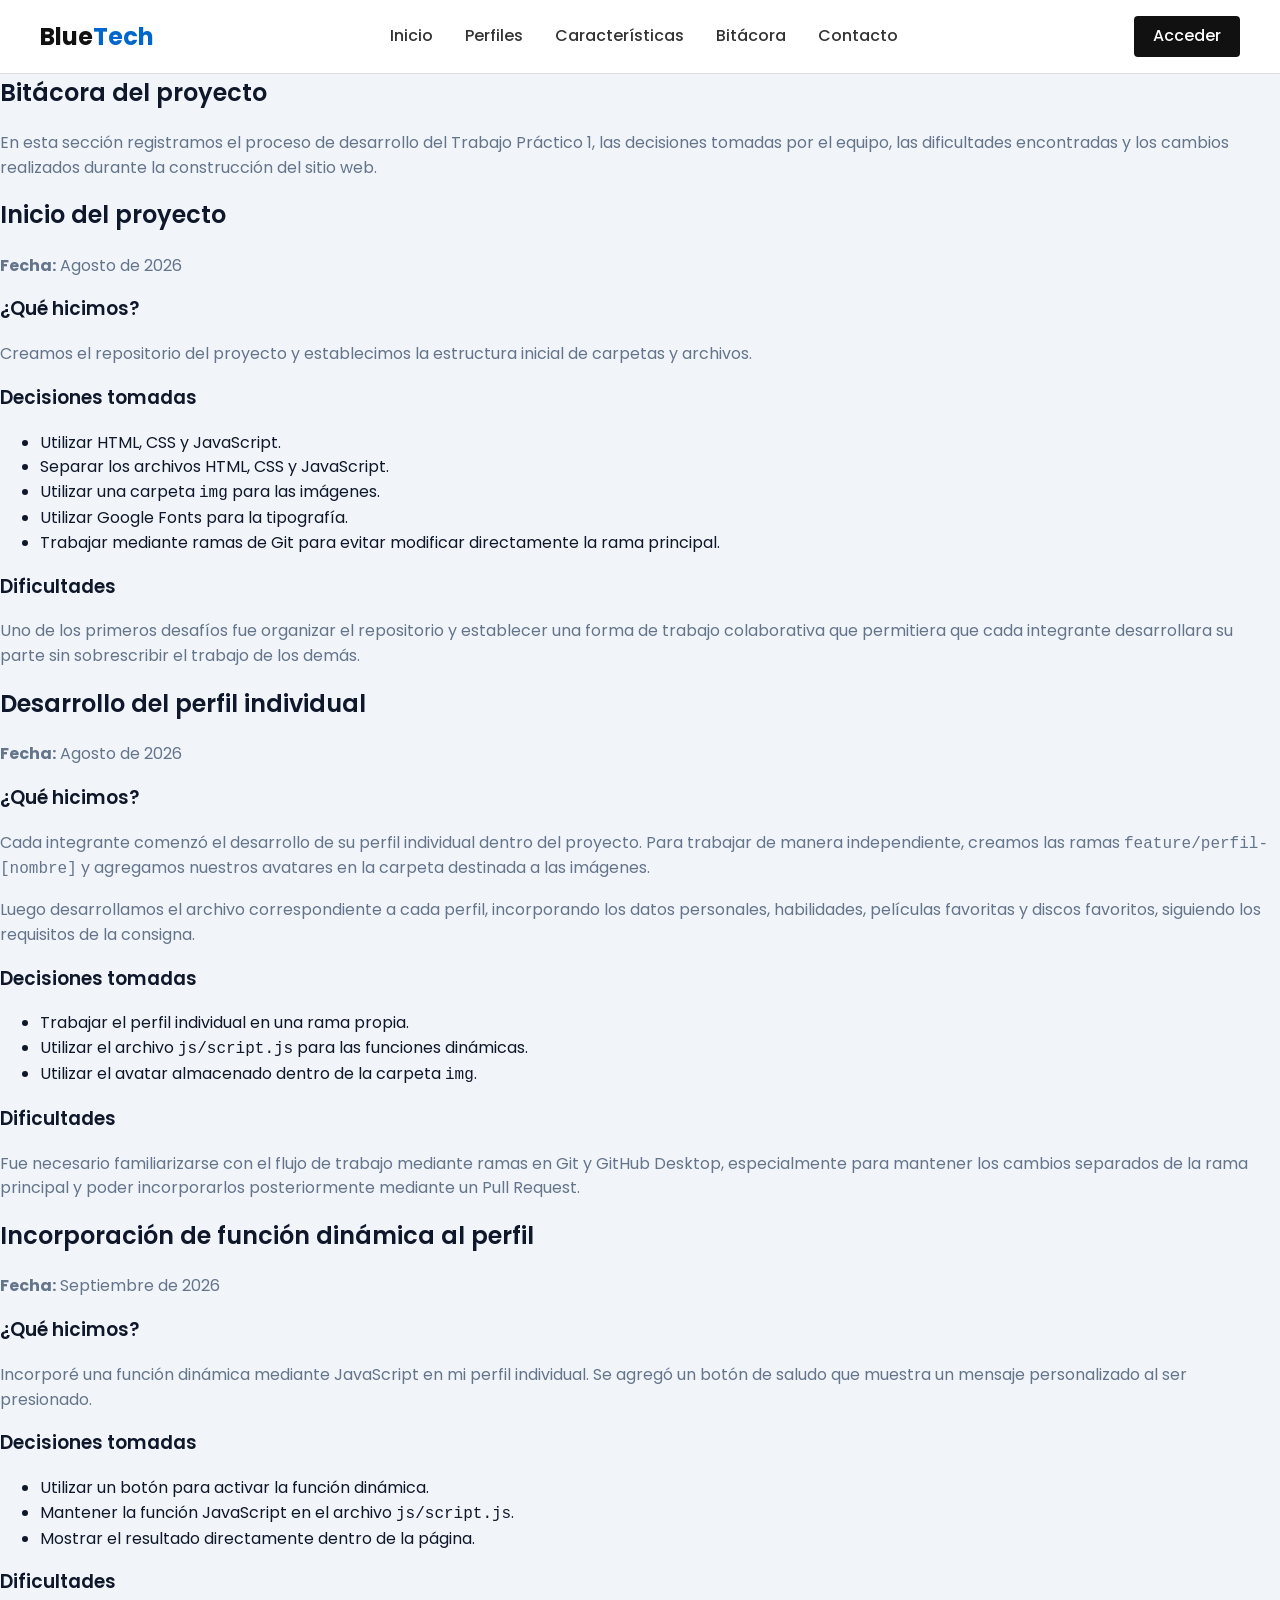
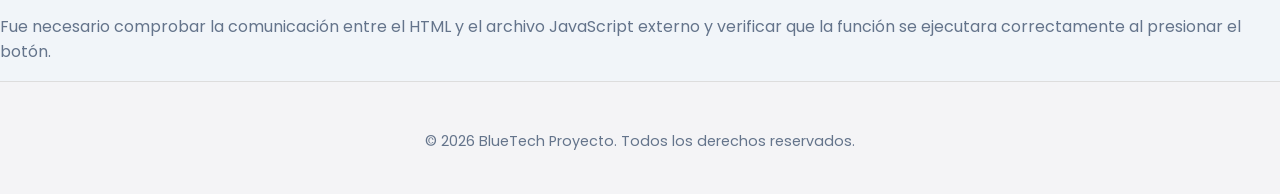
==== bitacora.html @ 4611f8da "feat: header y footer unificados en todas las paginas y seccion de perfiles en la home" ====
<!DOCTYPE html>
<html lang="es">
<head>
    <meta charset="UTF-8">
    <meta name="viewport" content="width=device-width, initial-scale=1.0">
    <title>Bitácora - TP1</title>

    <link rel="preconnect" href="https://fonts.googleapis.com">
    <link rel="preconnect" href="https://fonts.gstatic.com" crossorigin>
    <link href="https://fonts.googleapis.com/css2?family=Poppins:wght@400;500;600;700&display=swap" rel="stylesheet">

    <link rel="stylesheet" href="css/style.css">
    <link rel="stylesheet" href="css/header-footer.css">

    <script src="js/script.js" defer></script>
</head>
<body>
    <!-- Navegación principal -->
    <header>
      <nav class="navbar">
        <div class="logo">Blue<span>Tech</span></div>
        <ul class="nav-links">
          <li><a href="index.html">Inicio</a></li>
          <li><a href="index.html#perfiles">Perfiles</a></li>
          <li><a href="index.html#caracteristicas">Características</a></li>
          <li><a href="bitacora.html">Bitácora</a></li>
          <li><a href="index.html#contacto">Contacto</a></li>
        </ul>
        <a href="index.html#empezar" class="btn-header">Acceder</a>
      </nav>
    </header>
    
    <main>

        <!-- Presentación de la bitácora -->
        <section class="presentacion-bitacora">

            <h1>Bitácora del proyecto</h1>

            <p>
                En esta sección registramos el proceso de desarrollo del
                Trabajo Práctico 1, las decisiones tomadas por el equipo,
                las dificultades encontradas y los cambios realizados
                durante la construcción del sitio web.
            </p>

        </section>


        <!-- Entrada 1 -->
        <section class="entrada-bitacora">

            <article class="tarjeta-bitacora">

                <header>
                    <h2>Inicio del proyecto</h2>
                    <p>
                        <strong>Fecha:</strong> Agosto de 2026
                    </p>
                </header>

                <div class="contenido-bitacora">

                    <h3>¿Qué hicimos?</h3>

                    <p>
                        Creamos el repositorio del proyecto y establecimos
                        la estructura inicial de carpetas y archivos.
                    </p>

                    <h3>Decisiones tomadas</h3>

                    <ul>
                        <li>Utilizar HTML, CSS y JavaScript.</li>
                        <li>Separar los archivos HTML, CSS y JavaScript.</li>
                        <li>Utilizar una carpeta <code>img</code> para las imágenes.</li>
                        <li>Utilizar Google Fonts para la tipografía.</li>
                        <li>Trabajar mediante ramas de Git para evitar modificar directamente 
                            la rama principal.</li>
                    </ul>

                    <h3>Dificultades</h3>

                    <p>
                        Uno de los primeros desafíos fue organizar el
                        repositorio y establecer una forma de trabajo
                        colaborativa que permitiera que cada integrante
                        desarrollara su parte sin sobrescribir el trabajo
                        de los demás.
                    </p>

                </div>

            </article>

        </section>


        <!-- Entrada 2 -->
        <section class="entrada-bitacora">

            <article class="tarjeta-bitacora">

                <header>
                    <h2>Desarrollo del perfil individual</h2>
                    <p>
                        <strong>Fecha:</strong> Agosto de 2026
                    </p>
                </header>

                <div class="contenido-bitacora">

                    <h3>¿Qué hicimos?</h3>

                    <p>
                        Cada integrante comenzó el desarrollo de su perfil individual dentro del
                        proyecto. Para trabajar de manera independiente, creamos las ramas
                        <code>feature/perfil-[nombre]</code> y agregamos nuestros avatares en la
                        carpeta destinada a las imágenes.
                    </p>

                    <p>
                        Luego desarrollamos el archivo correspondiente a cada perfil,
                        incorporando los datos personales, habilidades, películas favoritas
                        y discos favoritos, siguiendo los requisitos de la consigna.
                    </p>

                    <h3>Decisiones tomadas</h3>

                    <ul>
                        <li>Trabajar el perfil individual en una rama propia.</li>
                        <li>Utilizar el archivo <code>js/script.js</code> para las funciones dinámicas.</li>
                        <li>Utilizar el avatar almacenado dentro de la carpeta <code>img</code>.</li>
                    </ul>

                    <h3>Dificultades</h3>

                    <p>
                        Fue necesario familiarizarse con el flujo de trabajo mediante
                        ramas en Git y GitHub Desktop, especialmente para mantener los
                        cambios separados de la rama principal y poder incorporarlos
                        posteriormente mediante un Pull Request.
                    </p>

                </div>

            </article>

        </section>

        <!-- Entrada 3 -->
        <section class="entrada-bitacora">

            <article class="tarjeta-bitacora">

                <header>
                    <h2>Incorporación de función dinámica al perfil</h2>
                    <p>
                        <strong>Fecha:</strong> Septiembre de 2026
                    </p>
                </header>

                <div class="contenido-bitacora">

                    <h3>¿Qué hicimos?</h3>

                    <p>
                        Incorporé una función dinámica mediante JavaScript en mi
                        perfil individual. Se agregó un botón de saludo que muestra
                        un mensaje personalizado al ser presionado.
                    </p>

                    <h3>Decisiones tomadas</h3>

                    <ul>
                        <li>
                            Utilizar un botón para activar la función dinámica.
                        </li>
                        <li>
                            Mantener la función JavaScript en el archivo
                            <code>js/script.js</code>.
                        </li>
                        <li>
                            Mostrar el resultado directamente dentro de la página.
                        </li>
                    </ul>

                    <h3>Dificultades</h3>

                    <p>
                        Fue necesario comprobar la comunicación entre el HTML y el
                        archivo JavaScript externo y verificar que la función se
                        ejecutara correctamente al presionar el botón.
                    </p>

                </div>

            </article>

        </section>

    </main>

    <footer>
      <p>&copy; 2026 BlueTech Proyecto. Todos los derechos reservados.</p>
    </footer>

</body>
</html>
---- css/style.css ----
@import url('https://fonts.googleapis.com/css2?family=Poppins:wght@400;600;700&display=swap');

/* ==========================================================================
   Variables de Diseño - Paleta y Tipografía (Ref: context.md)
   ========================================================================== */
:root {
  /* Tipografía */
  --font-family-base: 'Poppins', sans-serif;
  --line-height-base: 1.55;

  /* Paleta de Colores Principales */
  --color-primary: #2563EB;       /* Acción primaria destacada (CTA) */
  --color-secondary: #0F172A;     /* Botones secundarios, títulos y texto primario */
  
  /* Superficies y Fondos */
  --color-background: #F1F5F9;    /* Fondo de pantalla general (Slate 100) */
  --color-surface: #FFFFFF;       /* Tarjetas, inputs y superficies limpias */
  
  /* Bordes y Textos Accesorios */
  --color-border: #E2E8F0;        /* Bordes y divisores finos (Slate 200) */
  --color-text-secondary: #64748B; /* Textos secundarios, descripciones, placeholders */
}

/* ==========================================================================
   Estilos Base Generales (Reseteo y Aplicación de variables)
   ========================================================================== */
body {
  font-family: var(--font-family-base);
  line-height: var(--line-height-base);
  background-color: var(--color-background);
  color: var(--color-secondary); /* Texto primario */
  margin: 0;
  padding: 0;
}

/* Tipografía de Títulos (Poppins Semibold/Bold) */
h1, h2, h3, h4, h5, h6 {
  font-weight: 600;
  color: var(--color-secondary);
  margin-top: 0;
}

/* Textos de cuerpo y descripciones */
p, .text-secondary {
  color: var(--color-text-secondary);
}

/* ==========================================================================
   Clases Estructurales Sugeridas
   ========================================================================== */
/* Tarjetas */
.card {
  background-color: var(--color-surface);
  border: 1px solid var(--color-border);
  border-radius: 12px; /* Ajustar según preferencia, redondeo moderno */
  padding: 1.5rem;
  /* El efecto 'elevation' ya se da por el contraste entre fondo y tarjeta, 
     pero se puede agregar una sombra muy sutil si se desea: */
  box-shadow: 0 1px 3px rgba(0, 0, 0, 0.05);
}

/* Divisores de secciones */
.divider {
  border: 0;
  height: 1px;
  background-color: var(--color-border);
  margin: 2rem 0;
}

/* Botones Base */
.btn {
  font-family: var(--font-family-base);
  font-weight: 600;
  display: inline-flex;
  align-items: center;
  justify-content: center;
  padding: 0.75rem 1.5rem;
  border-radius: 8px;
  cursor: pointer;
  transition: all 0.2s ease-in-out;
  border: none;
}

/* .fondo{

} */


.btn-primary {
  background-color: var(--color-primary);
  color: #FFFFFF;
}

.btn-primary:hover {
  background-color: var(--color-secondary); /* Estado hover hacia azul/neutro oscuro */
}

.btn-secondary {
  background-color: var(--color-surface);
  color: var(--color-secondary);
  border: 1px solid var(--color-border);
}

.btn-secondary:hover {
  background-color: var(--color-border);
}

/* ==========================================================================
   1. DISEÑO BASE: CELULAR (Pantallas normales de smartphones)
   Rango: Desde 361px hasta 767px. 
   Aquí va tu diseño estándar para móviles (1 columna, menús colapsados).
   ========================================================================== */
body {
    font-size: 16px;
}

.navbar {
    flex-direction: column; /* El menú se apila verticalmente en móviles */
    gap: 15px;
}

.hero-title {
    font-size: 2.2rem;
}

.features-grid {
    grid-template-columns: 1fr; /* Una sola columna para tarjetas */
    gap: 20px;
}


/* ==========================================================================
   2. MEDIA QUERY: CELULAR MINIATURA / SMARTWATCHES
   Rango: Pantallas de 360px o menos (ej. iPhone SE antiguo, relojes, pantallas mini)
   ========================================================================== */
@media screen and (max-width: 360px) {
    body {
        font-size: 14px; /* Reducimos texto general para evitar desbordes */
        padding: 5px;
    }

    .hero-title {
        font-size: 1.8rem; /* Títulos más pequeños */
    }

    .btn {
        padding: 10px 15px;
        width: 100%; /* Botones a lo ancho total para facilitar el clic */
        text-align: center;
    }

    .navbar-brand {
        font-size: 1.2rem;
    }
}


/* ==========================================================================
   3. MEDIA QUERY: ESCRITORIO / PANTALLAS GRANDES
   Rango: Desde 768px en adelante (Tabletas en horizontal, Laptops y Monitores)
   ========================================================================== */
@media screen and (min-width: 768px) {
    .navbar {
        flex-direction: row; /* Menú horizontal clásico */
        justify-content: space-between;
    }

    .hero-section {
        padding: 80px 40px;
        text-align: left; /* Alineación limpia a la izquierda */
        display: flex;
        align-items: center;
        justify-content: space-between;
    }

    .hero-title {
        font-size: 3.5rem;
        max-width: 600px;
    }

    .features-grid {
        grid-template-columns: repeat(3, 1fr); /* 3 Columnas puras de tarjetas */
        gap: 30px;
    }
}
---- css/header-footer.css ----
/* ==========================================================================
   Header y footer de la home (BlueTech), compartidos por las paginas de perfil.
   Header: basado en la rama de Rocio. Footer: el de index.html de main.
   Los breakpoints del .navbar (columna en mobile, fila desde 768px) viven en style.css.
   ========================================================================== */
:root {
    --primary-blue: #0066cc;
    --white: #ffffff;
    --black: #111111;
    --gray-dark: #333333;
    --gray-light: #f4f4f6;
    --gray-border: #dddddd;
}

body > header {
    background-color: var(--white);
    border-bottom: 1px solid var(--gray-border);
}

/* pegajoso solo en pantallas grandes: en mobile el header apilado ocupa demasiado alto */
@media screen and (min-width: 768px) {
    body > header {
        position: sticky;
        top: 0;
        z-index: 1000;
    }
}

.navbar {
    max-width: 1200px;
    margin: 0 auto;
    display: flex;
    align-items: center;
    padding: 1rem 2rem;
}

.logo {
    font-size: 1.5rem;
    font-weight: bold;
    color: var(--black);
}

.logo span {
    color: var(--primary-blue);
}

.nav-links {
    display: flex;
    flex-wrap: wrap;
    justify-content: center;
    list-style: none;
    gap: 1rem 2rem;
    margin: 0;
    padding: 0;
}

.nav-links a {
    text-decoration: none;
    color: var(--gray-dark);
    font-weight: 500;
    transition: color 0.3s;
}

.nav-links a:hover {
    color: var(--primary-blue);
}

.btn-header {
    background-color: var(--black);
    color: var(--white);
    padding: 0.5rem 1.2rem;
    border-radius: 4px;
    text-decoration: none;
    font-weight: 500;
    transition: background-color 0.3s;
}

.btn-header:hover {
    background-color: var(--primary-blue);
}

body > footer {
    background-color: var(--gray-light);
    border-top: 1px solid var(--gray-border);
    padding: 3rem 2rem;
    text-align: center;
    color: var(--gray-dark);
    font-size: 0.9rem;
}

body > footer p {
    margin: 0;
}
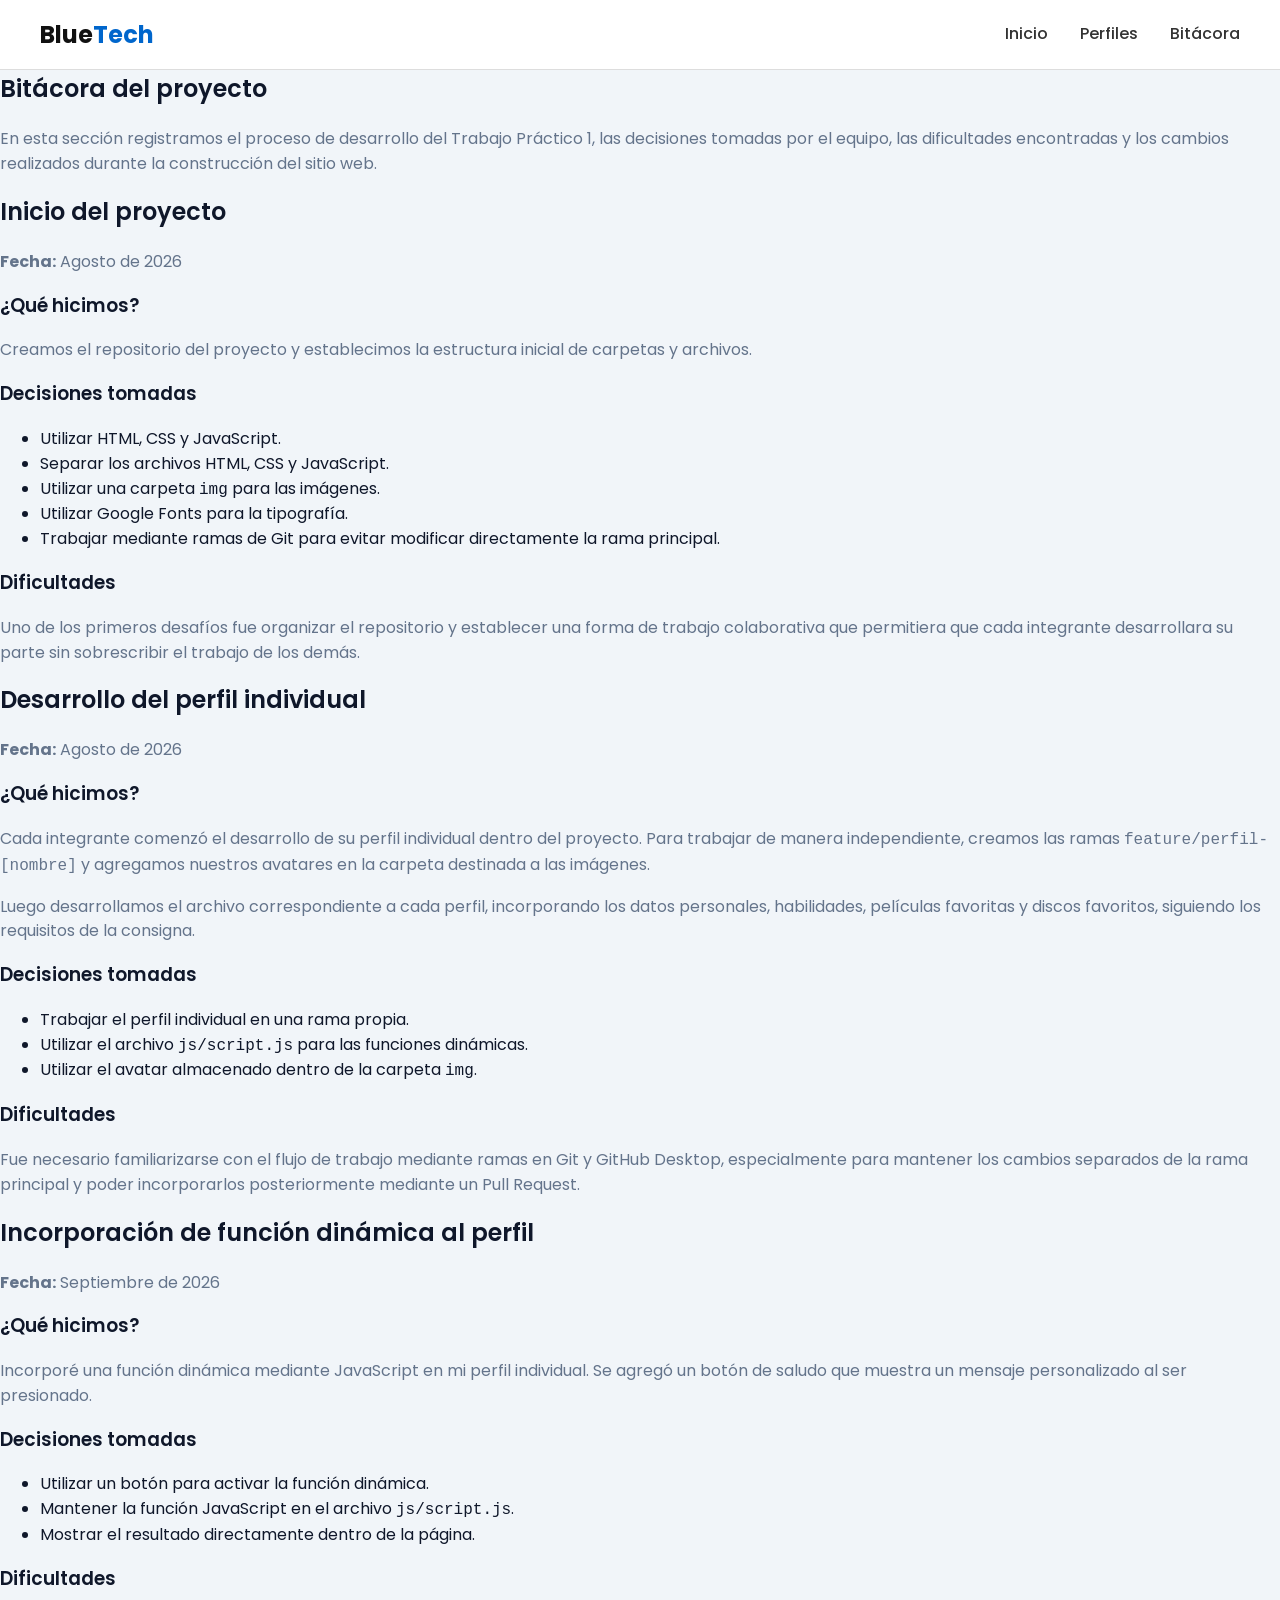
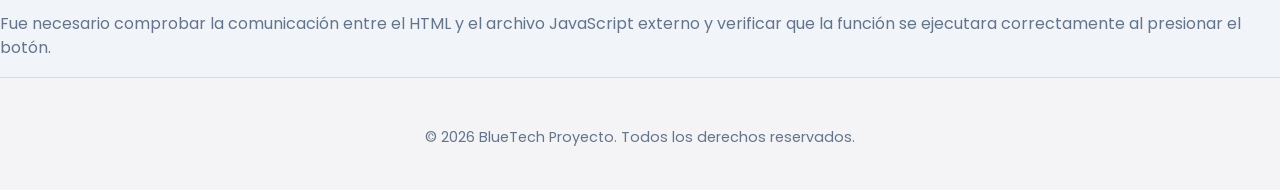
==== commit 04056199: "feat: copy real de la home, funcion Sorprendeme y menu simplificado" ====
--- a/bitacora.html
+++ b/bitacora.html
@@ -22,11 +22,8 @@
         <ul class="nav-links">
           <li><a href="index.html">Inicio</a></li>
           <li><a href="index.html#perfiles">Perfiles</a></li>
-          <li><a href="index.html#caracteristicas">Características</a></li>
           <li><a href="bitacora.html">Bitácora</a></li>
-          <li><a href="index.html#contacto">Contacto</a></li>
         </ul>
-        <a href="index.html#empezar" class="btn-header">Acceder</a>
       </nav>
     </header>
     
--- a/css/header-footer.css
+++ b/css/header-footer.css
@@ -65,19 +65,6 @@
     color: var(--primary-blue);
 }
 
-.btn-header {
-    background-color: var(--black);
-    color: var(--white);
-    padding: 0.5rem 1.2rem;
-    border-radius: 4px;
-    text-decoration: none;
-    font-weight: 500;
-    transition: background-color 0.3s;
-}
-
-.btn-header:hover {
-    background-color: var(--primary-blue);
-}
 
 body > footer {
     background-color: var(--gray-light);
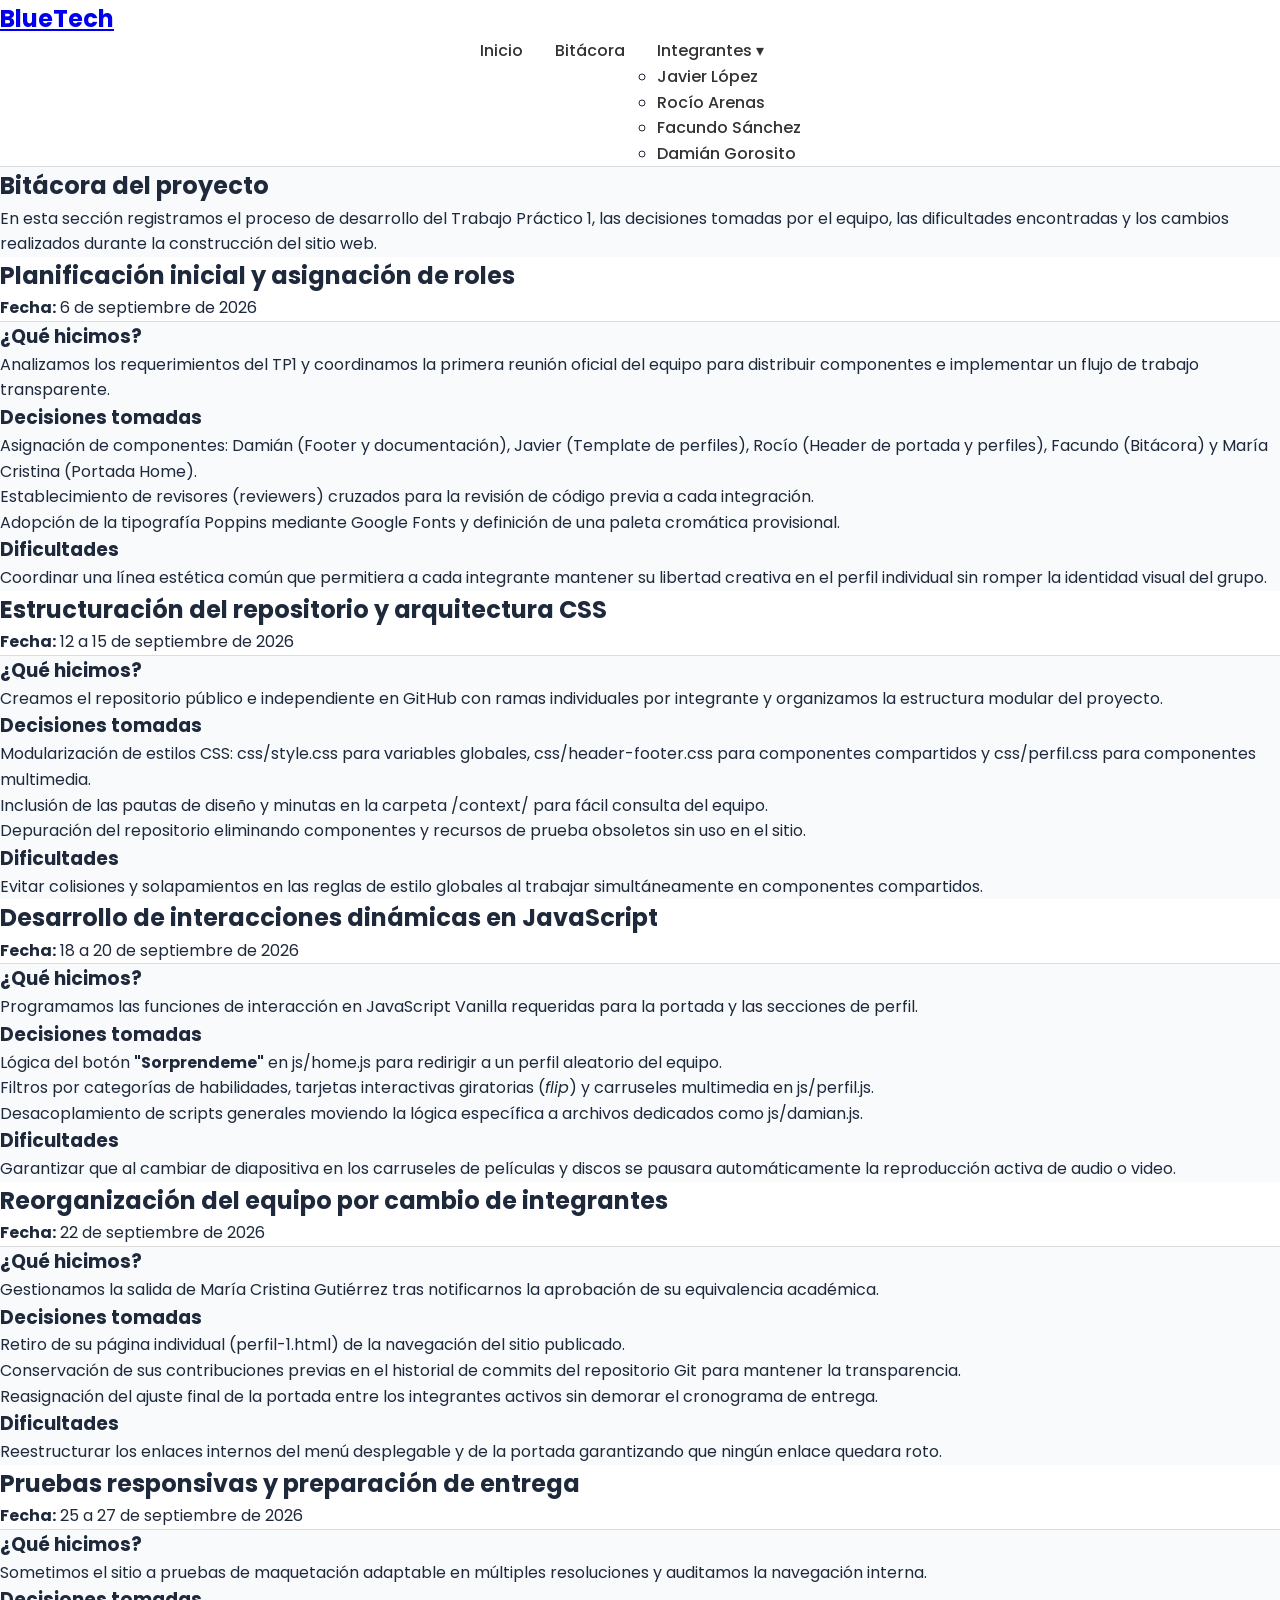
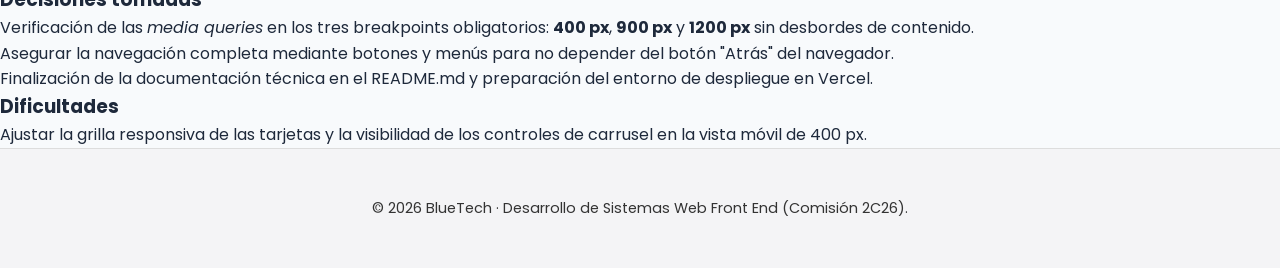
==== commit 1a2d00a4: "Update bitacora.html" ====
--- a/bitacora.html
+++ b/bitacora.html
@@ -3,204 +3,191 @@
 <head>
     <meta charset="UTF-8">
     <meta name="viewport" content="width=device-width, initial-scale=1.0">
-    <title>Bitácora - TP1</title>
-
+    <title>Bitácora de Desarrollo · BlueTech</title>
+    <!-- Google Fonts Poppins -->
     <link rel="preconnect" href="https://fonts.googleapis.com">
     <link rel="preconnect" href="https://fonts.gstatic.com" crossorigin>
     <link href="https://fonts.googleapis.com/css2?family=Poppins:wght@400;500;600;700&display=swap" rel="stylesheet">
-
+    <!-- Hojas de estilo del proyecto -->
     <link rel="stylesheet" href="css/style.css">
     <link rel="stylesheet" href="css/header-footer.css">
-
-    <script src="js/script.js" defer></script>
+    <link rel="stylesheet" href="css/perfil.css">
 </head>
 <body>
-    <!-- Navegación principal -->
-    <header>
-      <nav class="navbar">
-        <div class="logo">Blue<span>Tech</span></div>
-        <ul class="nav-links">
-          <li><a href="index.html">Inicio</a></li>
-          <li><a href="index.html#perfiles">Perfiles</a></li>
-          <li><a href="bitacora.html">Bitácora</a></li>
-        </ul>
-      </nav>
+
+    <!-- Encabezado y Navegación Principal -->
+    <header class="header-principal">
+        <nav class="nav-container">
+            <div class="logo">
+                <a href="index.html"><strong>BlueTech</strong></a>
+            </div>
+            <ul class="nav-links">
+                <li><a href="index.html">Inicio</a></li>
+                <li><a href="bitacora.html" class="active">Bitácora</a></li>
+                <li class="dropdown">
+                    <a href="#">Integrantes ▾</a>
+                    <ul class="dropdown-menu">
+                        <li><a href="perfil-2.html">Javier López</a></li>
+                        <li><a href="perfil-3.html">Rocío Arenas</a></li>
+                        <li><a href="perfil-4.html">Facundo Sánchez</a></li>
+                        <li><a href="perfil-5.html">Damián Gorosito</a></li>
+                    </ul>
+                </li>
+            </ul>
+        </nav>
     </header>
-    
+
+    <!-- Contenido Principal de la Bitácora -->
     <main>
 
-        <!-- Presentación de la bitácora -->
+        <!-- Presentación de la Bitácora -->
         <section class="presentacion-bitacora">
-
             <h1>Bitácora del proyecto</h1>
-
             <p>
                 En esta sección registramos el proceso de desarrollo del
                 Trabajo Práctico 1, las decisiones tomadas por el equipo,
                 las dificultades encontradas y los cambios realizados
                 durante la construcción del sitio web.
             </p>
-
         </section>
-
 
         <!-- Entrada 1 -->
         <section class="entrada-bitacora">
-
             <article class="tarjeta-bitacora">
-
                 <header>
-                    <h2>Inicio del proyecto</h2>
+                    <h2>Planificación inicial y asignación de roles</h2>
+                    <p><strong>Fecha:</strong> 6 de septiembre de 2026</p>
+                </header>
+                <div class="contenido-bitacora">
+                    <h3>¿Qué hicimos?</h3>
                     <p>
-                        <strong>Fecha:</strong> Agosto de 2026
+                        Analizamos los requerimientos del TP1 y coordinamos la primera reunión oficial
+                        del equipo para distribuir componentes e implementar un flujo de trabajo transparente.
                     </p>
-                </header>
-
-                <div class="contenido-bitacora">
-
-                    <h3>¿Qué hicimos?</h3>
-
+                    <h3>Decisiones tomadas</h3>
+                    <ul>
+                        <li>Asignación de componentes: Damián (Footer y documentación), Javier (Template de perfiles), Rocío (Header de portada y perfiles), Facundo (Bitácora) y María Cristina (Portada Home).</li>
+                        <li>Establecimiento de revisores (reviewers) cruzados para la revisión de código previa a cada integración.</li>
+                        <li>Adopción de la tipografía <code>Poppins</code> mediante Google Fonts y definición de una paleta cromática provisional.</li>
+                    </ul>
+                    <h3>Dificultades</h3>
                     <p>
-                        Creamos el repositorio del proyecto y establecimos
-                        la estructura inicial de carpetas y archivos.
+                        Coordinar una línea estética común que permitiera a cada integrante mantener su libertad creativa en el perfil individual sin romper la identidad visual del grupo.
                     </p>
-
-                    <h3>Decisiones tomadas</h3>
-
-                    <ul>
-                        <li>Utilizar HTML, CSS y JavaScript.</li>
-                        <li>Separar los archivos HTML, CSS y JavaScript.</li>
-                        <li>Utilizar una carpeta <code>img</code> para las imágenes.</li>
-                        <li>Utilizar Google Fonts para la tipografía.</li>
-                        <li>Trabajar mediante ramas de Git para evitar modificar directamente 
-                            la rama principal.</li>
-                    </ul>
-
-                    <h3>Dificultades</h3>
-
-                    <p>
-                        Uno de los primeros desafíos fue organizar el
-                        repositorio y establecer una forma de trabajo
-                        colaborativa que permitiera que cada integrante
-                        desarrollara su parte sin sobrescribir el trabajo
-                        de los demás.
-                    </p>
-
                 </div>
-
             </article>
-
         </section>
-
 
         <!-- Entrada 2 -->
         <section class="entrada-bitacora">
-
             <article class="tarjeta-bitacora">
-
                 <header>
-                    <h2>Desarrollo del perfil individual</h2>
+                    <h2>Estructuración del repositorio y arquitectura CSS</h2>
+                    <p><strong>Fecha:</strong> 12 a 15 de septiembre de 2026</p>
+                </header>
+                <div class="contenido-bitacora">
+                    <h3>¿Qué hicimos?</h3>
                     <p>
-                        <strong>Fecha:</strong> Agosto de 2026
+                        Creamos el repositorio público e independiente en GitHub con ramas individuales por integrante y organizamos la estructura modular del proyecto.
                     </p>
-                </header>
-
-                <div class="contenido-bitacora">
-
-                    <h3>¿Qué hicimos?</h3>
-
+                    <h3>Decisiones tomadas</h3>
+                    <ul>
+                        <li>Modularización de estilos CSS: <code>css/style.css</code> para variables globales, <code>css/header-footer.css</code> para componentes compartidos y <code>css/perfil.css</code> para componentes multimedia.</li>
+                        <li>Inclusión de las pautas de diseño y minutas en la carpeta <code>/context/</code> para fácil consulta del equipo.</li>
+                        <li>Depuración del repositorio eliminando componentes y recursos de prueba obsoletos sin uso en el sitio.</li>
+                    </ul>
+                    <h3>Dificultades</h3>
                     <p>
-                        Cada integrante comenzó el desarrollo de su perfil individual dentro del
-                        proyecto. Para trabajar de manera independiente, creamos las ramas
-                        <code>feature/perfil-[nombre]</code> y agregamos nuestros avatares en la
-                        carpeta destinada a las imágenes.
+                        Evitar colisiones y solapamientos en las reglas de estilo globales al trabajar simultáneamente en componentes compartidos.
                     </p>
-
-                    <p>
-                        Luego desarrollamos el archivo correspondiente a cada perfil,
-                        incorporando los datos personales, habilidades, películas favoritas
-                        y discos favoritos, siguiendo los requisitos de la consigna.
-                    </p>
-
-                    <h3>Decisiones tomadas</h3>
-
-                    <ul>
-                        <li>Trabajar el perfil individual en una rama propia.</li>
-                        <li>Utilizar el archivo <code>js/script.js</code> para las funciones dinámicas.</li>
-                        <li>Utilizar el avatar almacenado dentro de la carpeta <code>img</code>.</li>
-                    </ul>
-
-                    <h3>Dificultades</h3>
-
-                    <p>
-                        Fue necesario familiarizarse con el flujo de trabajo mediante
-                        ramas en Git y GitHub Desktop, especialmente para mantener los
-                        cambios separados de la rama principal y poder incorporarlos
-                        posteriormente mediante un Pull Request.
-                    </p>
-
                 </div>
-
             </article>
-
         </section>
 
         <!-- Entrada 3 -->
         <section class="entrada-bitacora">
+            <article class="tarjeta-bitacora">
+                <header>
+                    <h2>Desarrollo de interacciones dinámicas en JavaScript</h2>
+                    <p><strong>Fecha:</strong> 18 a 20 de septiembre de 2026</p>
+                </header>
+                <div class="contenido-bitacora">
+                    <h3>¿Qué hicimos?</h3>
+                    <p>
+                        Programamos las funciones de interacción en JavaScript Vanilla requeridas para la portada y las secciones de perfil.
+                    </p>
+                    <h3>Decisiones tomadas</h3>
+                    <ul>
+                        <li>Lógica del botón <strong>"Sorprendeme"</strong> en <code>js/home.js</code> para redirigir a un perfil aleatorio del equipo.</li>
+                        <li>Filtros por categorías de habilidades, tarjetas interactivas giratorias (<em>flip</em>) y carruseles multimedia en <code>js/perfil.js</code>.</li>
+                        <li>Desacoplamiento de scripts generales moviendo la lógica específica a archivos dedicados como <code>js/damian.js</code>.</li>
+                    </ul>
+                    <h3>Dificultades</h3>
+                    <p>
+                        Garantizar que al cambiar de diapositiva en los carruseles de películas y discos se pausara automáticamente la reproducción activa de audio o video.
+                    </p>
+                </div>
+            </article>
+        </section>
 
+        <!-- Entrada 4 -->
+        <section class="entrada-bitacora">
             <article class="tarjeta-bitacora">
+                <header>
+                    <h2>Reorganización del equipo por cambio de integrantes</h2>
+                    <p><strong>Fecha:</strong> 22 de septiembre de 2026</p>
+                </header>
+                <div class="contenido-bitacora">
+                    <h3>¿Qué hicimos?</h3>
+                    <p>
+                        Gestionamos la salida de María Cristina Gutiérrez tras notificarnos la aprobación de su equivalencia académica.
+                    </p>
+                    <h3>Decisiones tomadas</h3>
+                    <ul>
+                        <li>Retiro de su página individual (<code>perfil-1.html</code>) de la navegación del sitio publicado.</li>
+                        <li>Conservación de sus contribuciones previas en el historial de commits del repositorio Git para mantener la transparencia.</li>
+                        <li>Reasignación del ajuste final de la portada entre los integrantes activos sin demorar el cronograma de entrega.</li>
+                    </ul>
+                    <h3>Dificultades</h3>
+                    <p>
+                        Reestructurar los enlaces internos del menú desplegable y de la portada garantizando que ningún enlace quedara roto.
+                    </p>
+                </div>
+            </article>
+        </section>
 
+        <!-- Entrada 5 -->
+        <section class="entrada-bitacora">
+            <article class="tarjeta-bitacora">
                 <header>
-                    <h2>Incorporación de función dinámica al perfil</h2>
+                    <h2>Pruebas responsivas y preparación de entrega</h2>
+                    <p><strong>Fecha:</strong> 25 a 27 de septiembre de 2026</p>
+                </header>
+                <div class="contenido-bitacora">
+                    <h3>¿Qué hicimos?</h3>
                     <p>
-                        <strong>Fecha:</strong> Septiembre de 2026
+                        Sometimos el sitio a pruebas de maquetación adaptable en múltiples resoluciones y auditamos la navegación interna.
                     </p>
-                </header>
-
-                <div class="contenido-bitacora">
-
-                    <h3>¿Qué hicimos?</h3>
-
+                    <h3>Decisiones tomadas</h3>
+                    <ul>
+                        <li>Verificación de las <em>media queries</em> en los tres breakpoints obligatorios: <strong>400 px</strong>, <strong>900 px</strong> y <strong>1200 px</strong> sin desbordes de contenido.</li>
+                        <li>Asegurar la navegación completa mediante botones y menús para no depender del botón "Atrás" del navegador.</li>
+                        <li>Finalización de la documentación técnica en el <code>README.md</code> y preparación del entorno de despliegue en Vercel.</li>
+                    </ul>
+                    <h3>Dificultades</h3>
                     <p>
-                        Incorporé una función dinámica mediante JavaScript en mi
-                        perfil individual. Se agregó un botón de saludo que muestra
-                        un mensaje personalizado al ser presionado.
+                        Ajustar la grilla responsiva de las tarjetas y la visibilidad de los controles de carrusel en la vista móvil de 400 px.
                     </p>
-
-                    <h3>Decisiones tomadas</h3>
-
-                    <ul>
-                        <li>
-                            Utilizar un botón para activar la función dinámica.
-                        </li>
-                        <li>
-                            Mantener la función JavaScript en el archivo
-                            <code>js/script.js</code>.
-                        </li>
-                        <li>
-                            Mostrar el resultado directamente dentro de la página.
-                        </li>
-                    </ul>
-
-                    <h3>Dificultades</h3>
-
-                    <p>
-                        Fue necesario comprobar la comunicación entre el HTML y el
-                        archivo JavaScript externo y verificar que la función se
-                        ejecutara correctamente al presionar el botón.
-                    </p>
-
                 </div>
-
             </article>
-
         </section>
 
     </main>
 
-    <footer>
-      <p>&copy; 2026 BlueTech Proyecto. Todos los derechos reservados.</p>
+    <!-- Pie de página -->
+    <footer class="footer-principal">
+        <p>&copy; 2026 BlueTech · Desarrollo de Sistemas Web Front End (Comisión 2C26).</p>
     </footer>
 
 </body>
-</html>+</html>
--- a/css/style.css
+++ b/css/style.css
@@ -4,182 +4,183 @@
    Variables de Diseño - Paleta y Tipografía (Ref: context.md)
    ========================================================================== */
 :root {
-  /* Tipografía */
   --font-family-base: 'Poppins', sans-serif;
   --line-height-base: 1.55;
 
-  /* Paleta de Colores Principales */
-  --color-primary: #2563EB;       /* Acción primaria destacada (CTA) */
-  --color-secondary: #0F172A;     /* Botones secundarios, títulos y texto primario */
-  
-  /* Superficies y Fondos */
-  --color-background: #F1F5F9;    /* Fondo de pantalla general (Slate 100) */
-  --color-surface: #FFFFFF;       /* Tarjetas, inputs y superficies limpias */
-  
-  /* Bordes y Textos Accesorios */
-  --color-border: #E2E8F0;        /* Bordes y divisores finos (Slate 200) */
-  --color-text-secondary: #64748B; /* Textos secundarios, descripciones, placeholders */
+  --color-primary: #2563EB;
+  --color-secondary: #0F172A;
+
+  --color-background: #F1F5F9;
+  --color-surface: #FFFFFF;
+
+  --color-border: #E2E8F0;
+  --color-text-secondary: #64748B;
+
+  /* Compatibility aliases for existing code in other files */
+  --white: var(--color-surface);
+  --gray-dark: var(--color-secondary);
+  --gray-light: #f4f4f6;
+  --gray-border: var(--color-border);
+}
+
+* {
+  box-sizing: border-box;
+  margin: 0;
+  padding: 0;
+  font-family: var(--font-family-base);
+}
+
+body {
+    background-color: var(--white);
+    color: var(--gray-dark);
+    line-height: 1.6;
 }
 
 /* ==========================================================================
-   Estilos Base Generales (Reseteo y Aplicación de variables)
+   Navegación Principal (Navbar)
    ========================================================================== */
-body {
-  font-family: var(--font-family-base);
-  line-height: var(--line-height-base);
-  background-color: var(--color-background);
-  color: var(--color-secondary); /* Texto primario */
-  margin: 0;
-  padding: 0;
+header {
+    background-color: var(--white);
+    border-bottom: 1px solid var(--gray-border);
+    position: sticky;
+    top: 0;
+    z-index: 1000;
 }
 
-/* Tipografía de Títulos (Poppins Semibold/Bold) */
-h1, h2, h3, h4, h5, h6 {
-  font-weight: 600;
-  color: var(--color-secondary);
-  margin-top: 0;
+.navbar {
+    max-width: 1200px;
+    margin: 0 auto;
+    display: flex;
+    justify-content: space-between;
+    align-items: center;
+    padding: 1rem 2rem;
 }
 
-/* Textos de cuerpo y descripciones */
-p, .text-secondary {
-  color: var(--color-text-secondary);
+.logo {
+    font-size: 1.5rem;
+    font-weight: bold;
+    color: var(--black);
+}
+
+.logo span {
+    color: var(--primary-blue);
+}
+
+.nav-links {
+    display: flex;
+    list-style: none;
+    gap: 2rem;
+}
+
+.nav-links a {
+    text-decoration: none;
+    color: var(--gray-dark);
+    font-weight: 500;
+    transition: color 0.3s;
+}
+
+.nav-links a:hover {
+    color: var(--primary-blue);
+}
+
+.btn-header {
+    background-color: var(--black);
+    color: var(--white);
+    padding: 0.5rem 1.2rem;
+    border-radius: 4px;
+    text-decoration: none;
+    font-weight: 500;
+    transition: background-color 0.3s;
+}
+
+.btn-header:hover {
+    background-color: var(--primary-blue);
 }
 
 /* ==========================================================================
-   Clases Estructurales Sugeridas
+   Sección Hero
    ========================================================================== */
-/* Tarjetas */
-.card {
-  background-color: var(--color-surface);
-  border: 1px solid var(--color-border);
-  border-radius: 12px; /* Ajustar según preferencia, redondeo moderno */
-  padding: 1.5rem;
-  /* El efecto 'elevation' ya se da por el contraste entre fondo y tarjeta, 
-     pero se puede agregar una sombra muy sutil si se desea: */
-  box-shadow: 0 1px 3px rgba(0, 0, 0, 0.05);
+.hero {
+    background: linear-gradient(135deg, var(--gray-light) 0%, var(--light-blue) 100%);
+    padding: 6rem 2rem;
+    text-align: center;
 }
 
-/* Divisores de secciones */
-.divider {
-  border: 0;
-  height: 1px;
-  background-color: var(--color-border);
-  margin: 2rem 0;
+.hero-content {
+    max-width: 800px;
+    margin: 0 auto;
 }
 
-/* Botones Base */
-.btn {
-  font-family: var(--font-family-base);
-  font-weight: 600;
-  display: inline-flex;
-  align-items: center;
-  justify-content: center;
-  padding: 0.75rem 1.5rem;
-  border-radius: 8px;
-  cursor: pointer;
-  transition: all 0.2s ease-in-out;
-  border: none;
+.hero h1 {
+    font-size: 3rem;
+    color: var(--black);
+    margin-bottom: 1.5rem;
+    line-height: 1.2;
 }
 
-/* .fondo{
+.hero p {
+    font-size: 1.2rem;
+    color: var(--gray-dark);
+    margin-bottom: 2rem;
+}
 
-} */
-
+.hero-buttons {
+    display: flex;
+    justify-content: center;
+    gap: 1rem;
+}
 
 .btn-primary {
-  background-color: var(--color-primary);
-  color: #FFFFFF;
+    background-color: var(--primary-blue);
+    color: var(--white);
+    padding: 0.8rem 2rem;
+    border-radius: 4px;
+    text-decoration: none;
+    font-weight: 600;
+    transition: background-color 0.3s;
 }
 
 .btn-primary:hover {
-  background-color: var(--color-secondary); /* Estado hover hacia azul/neutro oscuro */
+    background-color: var(--dark-blue);
 }
 
 .btn-secondary {
-  background-color: var(--color-surface);
-  color: var(--color-secondary);
-  border: 1px solid var(--color-border);
+    background-color: transparent;
+    color: var(--black);
+    border: 2px solid var(--black);
+    padding: 0.8rem 2rem;
+    border-radius: 4px;
+    text-decoration: none;
+    font-weight: 600;
+    transition: all 0.3s;
 }
 
 .btn-secondary:hover {
-  background-color: var(--color-border);
+    background-color: var(--black);
+    color: var(--white);
 }
 
 /* ==========================================================================
-   1. DISEÑO BASE: CELULAR (Pantallas normales de smartphones)
-   Rango: Desde 361px hasta 767px. 
-   Aquí va tu diseño estándar para móviles (1 columna, menús colapsados).
+   Diseño Responsivo (Mobile First / Breakpoints)
    ========================================================================== */
-body {
-    font-size: 16px;
-}
-
-.navbar {
-    flex-direction: column; /* El menú se apila verticalmente en móviles */
-    gap: 15px;
-}
-
-.hero-title {
-    font-size: 2.2rem;
-}
-
-.features-grid {
-    grid-template-columns: 1fr; /* Una sola columna para tarjetas */
-    gap: 20px;
-}
-
-
-/* ==========================================================================
-   2. MEDIA QUERY: CELULAR MINIATURA / SMARTWATCHES
-   Rango: Pantallas de 360px o menos (ej. iPhone SE antiguo, relojes, pantallas mini)
-   ========================================================================== */
-@media screen and (max-width: 360px) {
-    body {
-        font-size: 14px; /* Reducimos texto general para evitar desbordes */
-        padding: 5px;
+@media (max-width: 768px) {
+    .navbar {
+        flex-direction: column;
+        gap: 1rem;
     }
-
-    .hero-title {
-        font-size: 1.8rem; /* Títulos más pequeños */
+    .nav-links {
+        gap: 1rem;
+        padding: 0;
     }
-
-    .btn {
-        padding: 10px 15px;
-        width: 100%; /* Botones a lo ancho total para facilitar el clic */
+    .hero h1 {
+        font-size: 2.2rem;
+    }
+    .hero-buttons {
+        flex-direction: column;
+        gap: 1rem;
+    }
+    .btn-primary, .btn-secondary {
+        width: 100%;
         text-align: center;
     }
-
-    .navbar-brand {
-        font-size: 1.2rem;
-    }
 }
-
-
-/* ==========================================================================
-   3. MEDIA QUERY: ESCRITORIO / PANTALLAS GRANDES
-   Rango: Desde 768px en adelante (Tabletas en horizontal, Laptops y Monitores)
-   ========================================================================== */
-@media screen and (min-width: 768px) {
-    .navbar {
-        flex-direction: row; /* Menú horizontal clásico */
-        justify-content: space-between;
-    }
-
-    .hero-section {
-        padding: 80px 40px;
-        text-align: left; /* Alineación limpia a la izquierda */
-        display: flex;
-        align-items: center;
-        justify-content: space-between;
-    }
-
-    .hero-title {
-        font-size: 3.5rem;
-        max-width: 600px;
-    }
-
-    .features-grid {
-        grid-template-columns: repeat(3, 1fr); /* 3 Columnas puras de tarjetas */
-        gap: 30px;
-    }
-}
--- a/css/perfil.css
+++ b/css/perfil.css
@@ -0,0 +1,659 @@
+:root {
+    --color-principal: #2563eb;
+    --color-secundario: #1e40af;
+    --color-fondo: #f8fafc;
+    --color-superficie: #ffffff;
+    --color-texto: #1e293b;
+    --color-texto-secundario: #64748b;
+}
+
+body {
+    background-color: var(--color-fondo);
+    color: var(--color-texto);
+    font-family: "Poppins", sans-serif;
+    overflow-x: hidden;
+}
+
+#titulo-habilidades,
+#titulo-peliculas,
+#titulo-discos,
+#titulo-juegos,
+#titulo-saludo,
+#titulo-sobre-mi {
+    color: white;
+    background-color: #2563eb;
+    text-align: center;
+}
+
+.avatar-perfil {
+    display: block;
+    margin: 1.5rem auto;
+    object-fit: contain;
+    border-radius: 50%;
+    border: 4px solid var(--color-superficie);
+    box-shadow: 0 10px 30px rgba(30, 41, 59, 0.15);
+}
+
+
+.sobre-mi {
+    max-width: 720px;
+    margin: 1.5rem auto 2.5rem;
+    padding: 2rem;
+    background-color: var(--color-superficie);
+    border-top: 4px solid var(--color-principal);
+    border-radius: 16px;
+    box-shadow: 0 10px 30px rgba(30, 41, 59, 0.08);
+}
+
+.sobre-mi h3 {
+    margin-top: 0;
+    color: var(--color-texto);
+}
+
+.sobre-mi p {
+    color: var(--color-texto);
+    line-height: 1.6;
+}
+
+.sobre-mi-contacto {
+    text-align: center;
+    color: var(--color-texto-secundario);
+    font-size: 0.9rem;
+    margin-top: 0;
+}
+
+.sobre-mi-contacto a {
+    color: var(--color-principal);
+    text-decoration: none;
+}
+
+.sobre-mi-contacto a:hover {
+    text-decoration: underline;
+}
+
+.enlace-github {
+    display: inline-flex;
+    align-items: center;
+    gap: 0.35rem;
+}
+
+.enlace-github::before {
+    content: "";
+    width: 1.1em;
+    height: 1.1em;
+    background-color: currentColor;
+    -webkit-mask: url("../img/icons/github.svg") center / contain no-repeat;
+    mask: url("../img/icons/github.svg") center / contain no-repeat;
+}
+
+.nombre-brillante {
+    text-align: center;
+    background-image: linear-gradient(
+        90deg,
+        var(--color-texto) 0%,
+        var(--color-texto) 40%,
+        var(--color-principal) 50%,
+        var(--color-texto) 60%,
+        var(--color-texto) 100%
+    );
+    background-size: 220% 100%;
+    -webkit-background-clip: text;
+    background-clip: text;
+    color: transparent;
+    animation: brillo-nombre 3s ease-in-out infinite alternate;
+}
+
+@keyframes brillo-nombre {
+    from {
+        background-position: 0% 0;
+    }
+    to {
+        background-position: 100% 0;
+    }
+}
+
+@media (prefers-reduced-motion: reduce) {
+    .nombre-brillante {
+        animation: none;
+        background: none;
+        text-shadow: none;
+        color: var(--color-principal);
+    }
+}
+
+.filtros {
+    display: flex;
+    flex-wrap: wrap;
+    justify-content: center;
+    gap: 0.6rem;
+    max-width: 720px;
+    margin: 1.5rem auto 0;
+    padding: 0 1rem;
+    list-style: none;
+}
+
+.filtros li {
+    cursor: pointer;
+    padding: 0.45rem 1rem;
+    border-radius: 999px;
+    background-color: var(--color-superficie);
+    color: var(--color-texto-secundario);
+    font-size: 0.85rem;
+    font-weight: 500;
+    box-shadow: 0 2px 8px rgba(30, 41, 59, 0.08);
+    transition: background-color 0.2s ease, color 0.2s ease;
+}
+
+.filtros li:hover {
+    color: var(--color-principal);
+}
+
+.filtros li.activo {
+    background-color: var(--color-principal);
+    color: #ffffff;
+}
+
+.oculto {
+    display: none;
+}
+
+.skill-block {
+    max-width: 960px;
+    margin: 2.5rem auto;
+    padding: 2rem;
+    background-color: var(--color-superficie);
+    border-top: 4px solid var(--color-principal);
+    border-radius: 16px;
+    box-shadow: 0 10px 30px rgba(30, 41, 59, 0.08);
+}
+
+.skill-block h3 {
+    color: var(--color-texto);
+    margin-top: 0;
+}
+
+.skill-chip-grupo {
+    display: flex;
+    flex-wrap: wrap;
+    justify-content: center;
+    gap: 0.6rem;
+}
+
+.skill-chip {
+    display: inline-flex;
+    align-items: center;
+    gap: 0.4rem;
+    padding: 0.5rem 0.9rem;
+    background-color: var(--color-fondo);
+    color: var(--color-texto);
+    border-radius: 999px;
+    font-size: 0.85rem;
+}
+
+.skill-chip small {
+    color: var(--color-texto-secundario);
+}
+
+.skill-fila {
+    display: flex;
+    align-items: center;
+    justify-content: center;
+    flex-wrap: wrap;
+    gap: 2rem;
+    margin-top: 0.5rem;
+}
+
+.skill-lista {
+    flex: 1 1 200px;
+    max-width: 320px;
+}
+
+.skill-lista h4 {
+    margin: 0 0 0.6rem;
+    color: var(--color-texto);
+}
+
+.skill-lista ul {
+    margin: 0;
+    padding-left: 1.2rem;
+    color: var(--color-texto-secundario);
+}
+
+.skill-lista li {
+    margin-bottom: 0.4rem;
+}
+
+.skill-visual--cocina {
+    position: relative;
+    width: 260px;
+    height: 255px;
+    flex-shrink: 0;
+}
+
+.fuego-contenedor {
+    position: absolute;
+    bottom: 0;
+    left: 50%;
+    transform: translateX(-50%);
+    width: 150px;
+    aspect-ratio: 281 / 170;
+    overflow: hidden;
+    z-index: 0;
+}
+
+.fuego-contenedor img {
+    width: 100%;
+    height: 100%;
+    object-fit: cover;
+    object-position: center 76%;
+    display: block;
+}
+
+.sarten-img {
+    position: absolute;
+    bottom: -15px;
+    left: 50%;
+    transform: translateX(-50%);
+    width: 240px;
+    z-index: 1;
+}
+
+.ingrediente {
+    position: absolute;
+    top: -10px;
+    font-size: 1.7rem;
+    z-index: 2;
+    animation: caer-en-sarten 4s linear infinite;
+}
+
+@keyframes caer-en-sarten {
+    0% {
+        top: -10px;
+        opacity: 1;
+    }
+    50% {
+        top: 115px;
+        opacity: 1;
+    }
+    58% {
+        top: 115px;
+        opacity: 0;
+    }
+    100% {
+        top: -10px;
+        opacity: 0;
+    }
+}
+
+@media (prefers-reduced-motion: reduce) {
+    .ingrediente {
+        animation: none;
+        top: 133px;
+    }
+}
+
+.skill-visual--electronica {
+    position: relative;
+    width: 260px;
+    height: 220px;
+    flex-shrink: 0;
+}
+
+.skill-visual--musica {
+    display: flex;
+    align-items: center;
+    justify-content: center;
+    flex-shrink: 0;
+}
+
+.guitarra-img {
+    height: 220px;
+    width: auto;
+    display: block;
+}
+
+.pcb-img {
+    position: absolute;
+    bottom: 10px;
+    left: 50%;
+    transform: translateX(-50%);
+    width: 200px;
+    z-index: 0;
+}
+
+.soldador-contenedor {
+    position: absolute;
+    top: 31px;
+    left: 108px;
+    width: 150px;
+    z-index: 1;
+    transform-origin: 15% 90%;
+    animation: soldar 3.5s ease-in-out infinite;
+}
+
+.soldador-contenedor img {
+    width: 100%;
+    height: auto;
+    display: block;
+}
+
+@keyframes soldar {
+    0%,
+    100% {
+        transform: translate(28px, -26px) rotate(-8deg);
+    }
+    45%,
+    65% {
+        transform: translate(0, 0) rotate(0deg);
+    }
+}
+
+@media (prefers-reduced-motion: reduce) {
+    .soldador-contenedor {
+        animation: none;
+        transform: translate(0, 0);
+    }
+}
+
+.carousel {
+    position: relative;
+    max-width: 720px;
+    margin: 2.5rem auto;
+    padding: 0 3.5rem;
+    display: flex;
+    flex-direction: column;
+    align-items: center;
+}
+
+.carousel-ventana {
+    width: 100%;
+    overflow: hidden;
+    border-radius: 16px;
+    background-color: var(--color-superficie);
+    box-shadow: 0 10px 30px rgba(30, 41, 59, 0.08);
+}
+
+.carousel-pista {
+    display: flex;
+    list-style: none;
+    margin: 0;
+    padding: 0;
+    transition: transform 0.45s ease;
+}
+
+.carousel-slide {
+    flex: 0 0 100%;
+    box-sizing: border-box;
+    padding: 1.25rem;
+    text-align: center;
+}
+
+.carousel-slide h3 {
+    margin: 0 0 0.75rem;
+    color: var(--color-texto);
+}
+
+.carousel-video {
+    position: relative;
+    width: 100%;
+    aspect-ratio: 16 / 9;
+    border-radius: 10px;
+    overflow: hidden;
+}
+
+.carousel-video iframe {
+    position: absolute;
+    inset: 0;
+    width: 100%;
+    height: 100%;
+    border: 0;
+}
+
+.carousel-spotify {
+    width: 100%;
+}
+
+.carousel-spotify iframe {
+    width: 100%;
+    height: 352px;
+    border: 0;
+    display: block;
+}
+
+.carousel-nota {
+    margin: 0.75rem 0 0;
+    color: var(--color-texto-secundario);
+    font-size: 0.9rem;
+}
+
+.carousel-flecha {
+    position: absolute;
+    top: 50%;
+    transform: translateY(-50%);
+    width: 44px;
+    height: 44px;
+    border: none;
+    border-radius: 50%;
+    background-color: var(--color-principal);
+    color: #ffffff;
+    font-size: 1.1rem;
+    cursor: pointer;
+    display: flex;
+    align-items: center;
+    justify-content: center;
+    transition: background-color 0.2s ease;
+    z-index: 1;
+}
+
+.carousel-flecha:hover {
+    background-color: var(--color-secundario);
+}
+
+.carousel-flecha--prev {
+    left: 0;
+}
+
+.carousel-flecha--next {
+    right: 0;
+}
+
+.carousel-puntos {
+    display: flex;
+    justify-content: center;
+    gap: 0.5rem;
+    margin-top: 1rem;
+}
+
+.carousel-punto {
+    width: 9px;
+    height: 9px;
+    border-radius: 50%;
+    border: none;
+    padding: 0;
+    background-color: var(--color-fondo);
+    box-shadow: inset 0 0 0 1px var(--color-texto-secundario);
+    cursor: pointer;
+}
+
+.carousel-punto.activo {
+    background-color: var(--color-principal);
+    box-shadow: none;
+}
+
+@media (max-width: 600px) {
+    .carousel {
+        padding: 0 2.75rem;
+    }
+
+    .carousel-flecha {
+        width: 36px;
+        height: 36px;
+    }
+}
+
+.juegos-grid {
+    display: grid;
+    grid-template-columns: repeat(auto-fill, minmax(140px, 1fr));
+    gap: 1.5rem;
+    max-width: 960px;
+    margin: 2.5rem auto;
+    padding: 0 1.5rem;
+}
+
+.juego-card {
+    aspect-ratio: 3 / 4.55;
+    perspective: 1000px;
+    cursor: pointer;
+}
+
+.juego-card-inner {
+    position: relative;
+    width: 100%;
+    height: 100%;
+    transition: transform 0.6s;
+    transform-style: preserve-3d;
+}
+
+.juego-card.girada .juego-card-inner {
+    transform: rotateY(180deg);
+}
+
+.juego-card-frente,
+.juego-card-dorso {
+    position: absolute;
+    inset: 0;
+    backface-visibility: hidden;
+    border-radius: 12px;
+    overflow: hidden;
+    box-shadow: 0 10px 30px rgba(30, 41, 59, 0.08);
+    display: flex;
+    flex-direction: column;
+}
+
+.juego-card-frente {
+    background-color: var(--color-superficie);
+}
+
+.juego-info-hint {
+    position: absolute;
+    top: 0.4rem;
+    right: 0.4rem;
+    z-index: 1;
+    background-color: rgba(37, 99, 235, 0.85);
+    color: #ffffff;
+    font-size: 0.65rem;
+    font-weight: 600;
+    padding: 0.2rem 0.5rem;
+    border-radius: 999px;
+    pointer-events: none;
+}
+
+.juego-card-frente img {
+    width: 100%;
+    aspect-ratio: 3 / 4;
+    object-fit: cover;
+    display: block;
+}
+
+.juego-card-frente p {
+    flex: 1;
+    display: flex;
+    align-items: center;
+    justify-content: center;
+    margin: 0;
+    padding: 0.5rem;
+    text-align: center;
+    font-size: 0.85rem;
+    font-weight: 500;
+    color: var(--color-texto);
+}
+
+.juego-card-dorso {
+    transform: rotateY(180deg);
+    background-color: var(--color-principal);
+    align-items: center;
+    justify-content: center;
+    gap: 0.6rem;
+    padding: 1.2rem;
+    text-align: center;
+}
+
+.juego-card-dorso p {
+    margin: 0;
+    color: #ffffff;
+    font-size: 0.85rem;
+    line-height: 1.3;
+}
+
+.juego-card-dorso p:last-child {
+    font-size: 1.4rem;
+    font-weight: 700;
+}
+
+/* ===== Media queries de perfil (breakpoints: 1200px / 900px / 400px) ===== */
+
+@media (max-width: 1200px) {
+    .skill-block,
+    .carousel,
+    .juegos-grid {
+        padding-left: 1.5rem;
+        padding-right: 1.5rem;
+    }
+}
+
+@media (max-width: 900px) {
+    .nombre-brillante {
+        font-size: 1.6rem;
+    }
+
+    .skill-fila {
+        flex-direction: column;
+        text-align: center;
+    }
+
+    .skill-lista {
+        max-width: 100%;
+    }
+
+    .juegos-grid {
+        grid-template-columns: repeat(auto-fill, minmax(120px, 1fr));
+        gap: 1rem;
+    }
+
+    .carousel {
+        padding: 0 2.5rem;
+    }
+}
+
+@media (max-width: 400px) {
+    .nombre-brillante {
+        font-size: 1.25rem;
+    }
+
+    .skill-visual--cocina,
+    .skill-visual--electronica {
+        width: 100%;
+        max-width: 220px;
+    }
+
+    .juegos-grid {
+        grid-template-columns: repeat(2, 1fr);
+        gap: 0.8rem;
+        padding: 0 1rem;
+    }
+
+    .filtros li {
+        font-size: 0.75rem;
+        padding: 0.4rem 0.75rem;
+    }
+
+    .carousel {
+        padding: 0 2rem;
+    }
+
+    .carousel-flecha {
+        width: 32px;
+        height: 32px;
+        font-size: 0.9rem;
+    }
+}
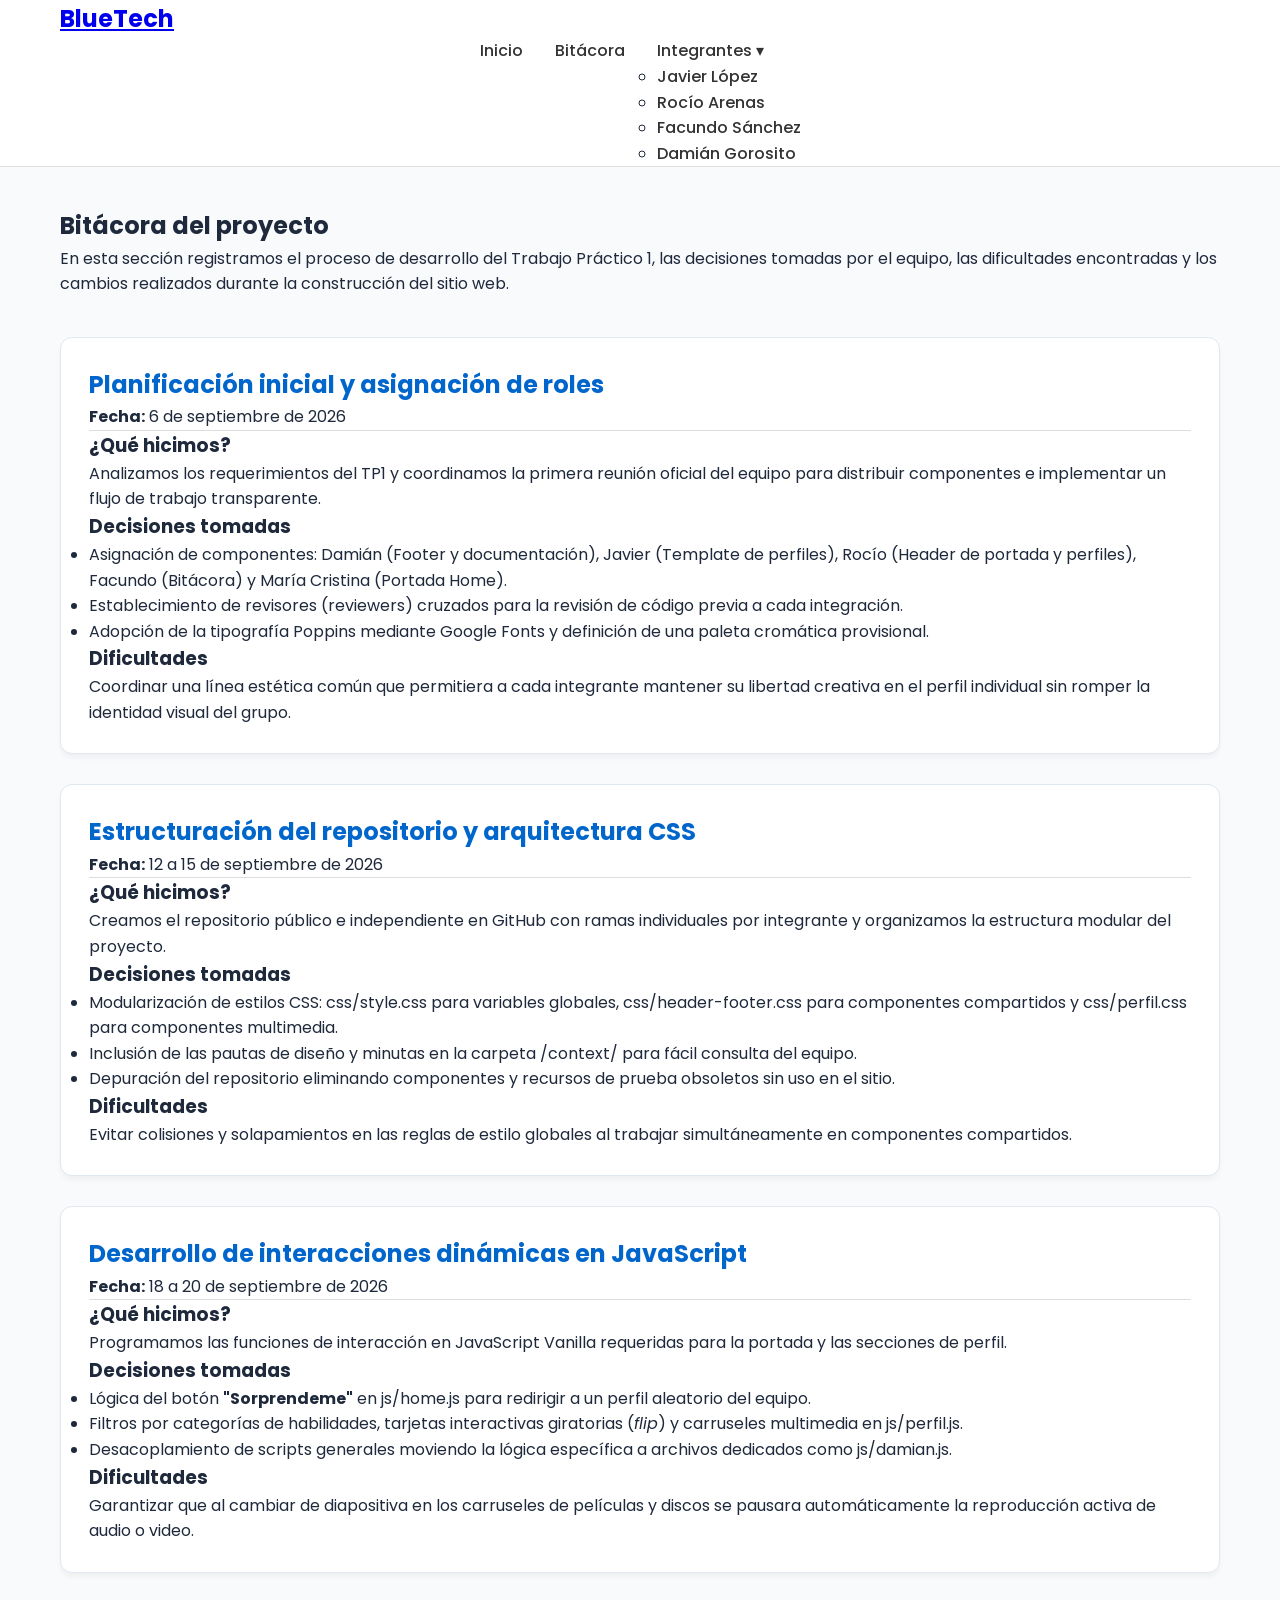
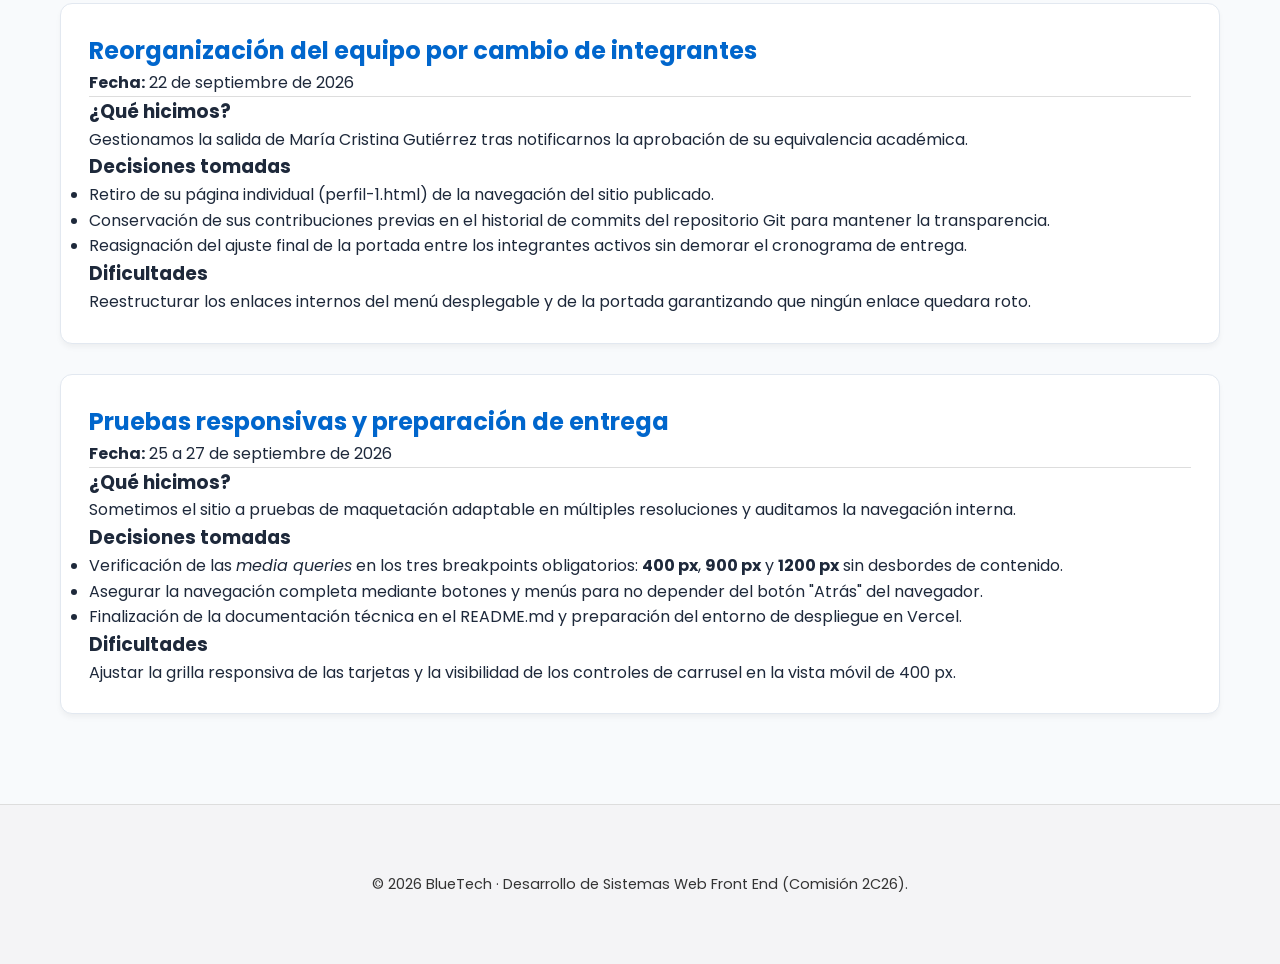
==== commit e476b7df: "Update bitacora.html" ====
--- a/bitacora.html
+++ b/bitacora.html
@@ -12,12 +12,69 @@
     <link rel="stylesheet" href="css/style.css">
     <link rel="stylesheet" href="css/header-footer.css">
     <link rel="stylesheet" href="css/perfil.css">
+
+    <!-- Estilos contenedores con márgenes estandarizados -->
+    <style>
+        /* Contenedor estándar centrado con márgenes laterales */
+        .container {
+            max-width: 1200px;
+            margin: 0 auto;
+            padding: 0 20px;
+            width: 100%;
+            box-sizing: border-box;
+        }
+
+        body {
+            font-family: 'Poppins', sans-serif;
+            margin: 0;
+            padding: 0;
+            background-color: #f8fafc;
+            color: #1e293b;
+        }
+
+        /* Ajustes de espaciado para secciones principales */
+        main.container {
+            padding-top: 40px;
+            padding-bottom: 60px;
+        }
+
+        .presentacion-bitacora {
+            margin-bottom: 40px;
+            text-align: left;
+        }
+
+        .entrada-bitacora {
+            margin-bottom: 30px;
+        }
+
+        .tarjeta-bitacora {
+            background-color: #ffffff;
+            border: 1px solid #e2e8f0;
+            border-radius: 12px;
+            padding: 28px;
+            box-shadow: 0 4px 6px -1px rgba(0, 0, 0, 0.05);
+        }
+
+        .tarjeta-bitacora header h2 {
+            margin-top: 0;
+            color: #0066cc;
+        }
+
+        /* Pie de página centrado en el contenedor */
+        .footer-principal .container {
+            display: flex;
+            justify-content: center;
+            align-items: center;
+            padding-top: 20px;
+            padding-bottom: 20px;
+        }
+    </style>
 </head>
 <body>
 
     <!-- Encabezado y Navegación Principal -->
     <header class="header-principal">
-        <nav class="nav-container">
+        <nav class="nav-container container">
             <div class="logo">
                 <a href="index.html"><strong>BlueTech</strong></a>
             </div>
@@ -37,8 +94,8 @@
         </nav>
     </header>
 
-    <!-- Contenido Principal de la Bitácora -->
-    <main>
+    <!-- Contenido Principal dentro de un contenedor estándar -->
+    <main class="container">
 
         <!-- Presentación de la Bitácora -->
         <section class="presentacion-bitacora">
@@ -186,7 +243,9 @@
 
     <!-- Pie de página -->
     <footer class="footer-principal">
-        <p>&copy; 2026 BlueTech · Desarrollo de Sistemas Web Front End (Comisión 2C26).</p>
+        <div class="container">
+            <p>&copy; 2026 BlueTech · Desarrollo de Sistemas Web Front End (Comisión 2C26).</p>
+        </div>
     </footer>
 
 </body>
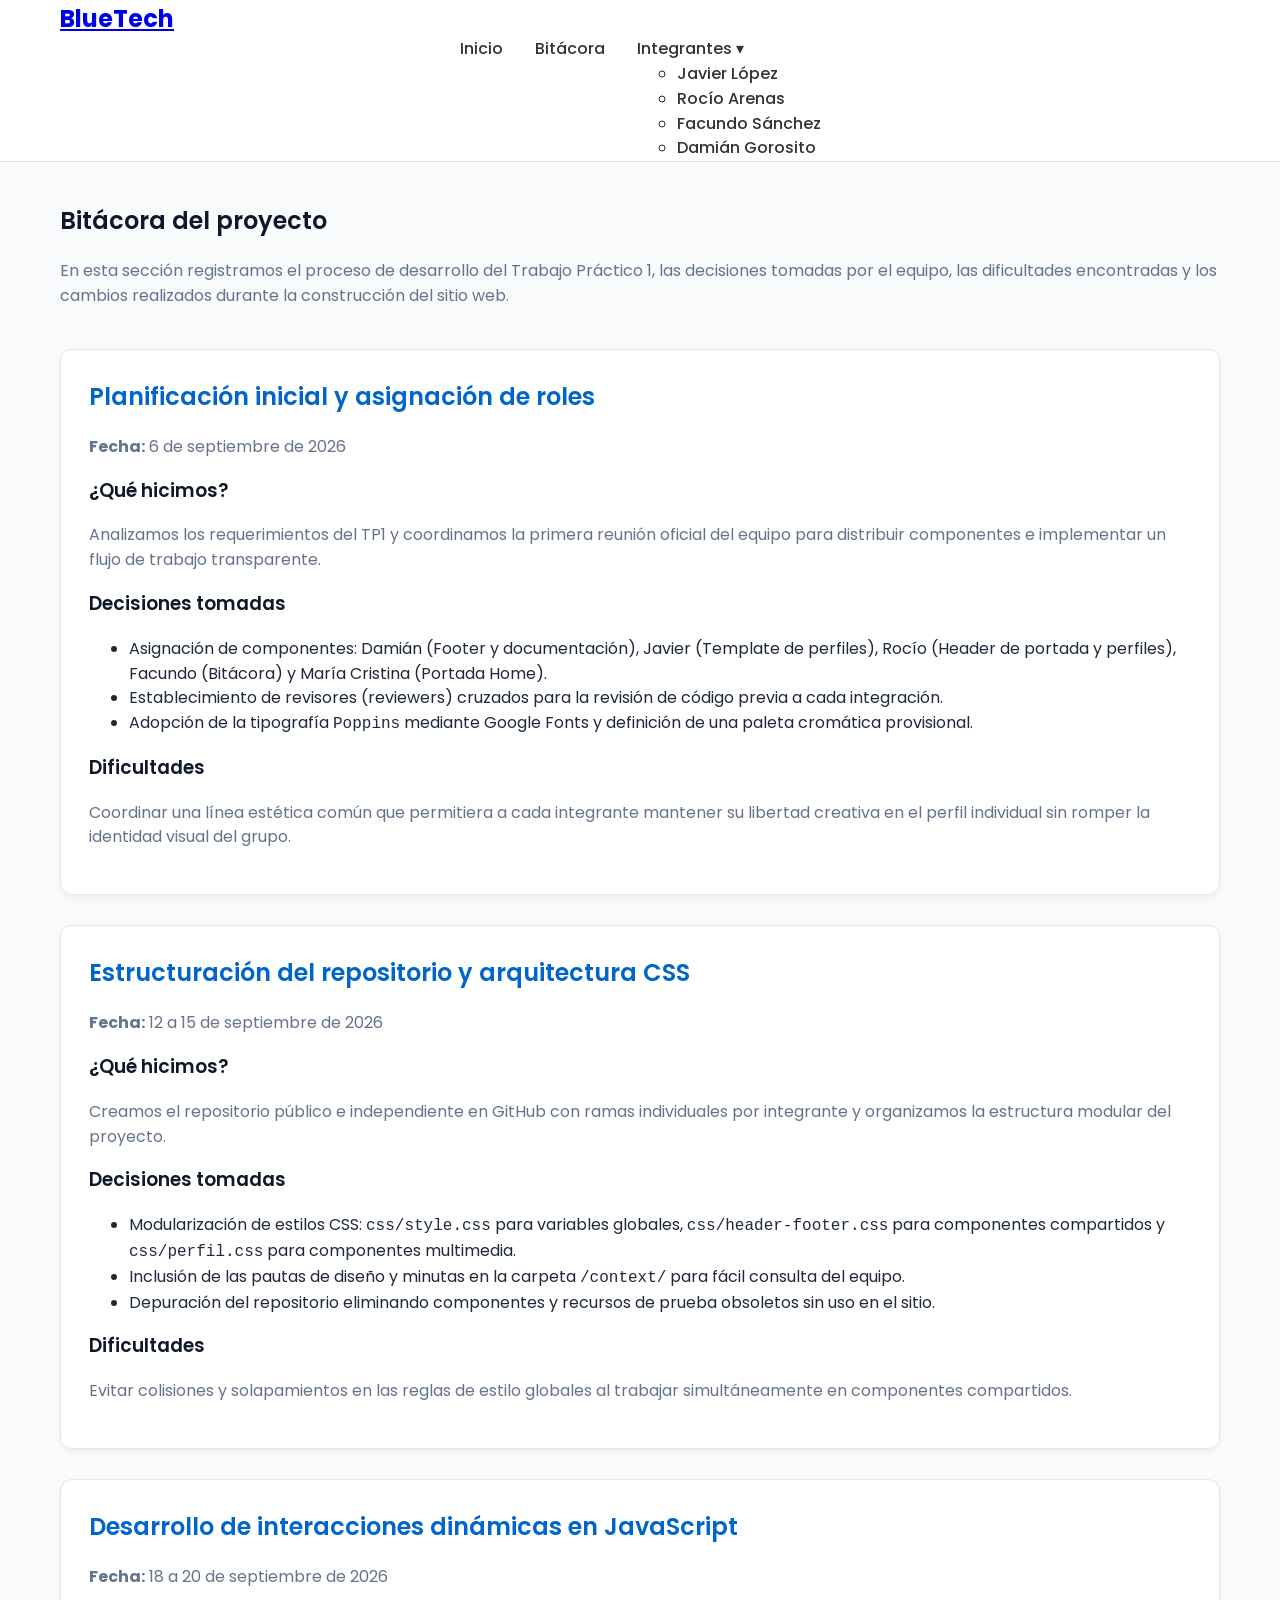
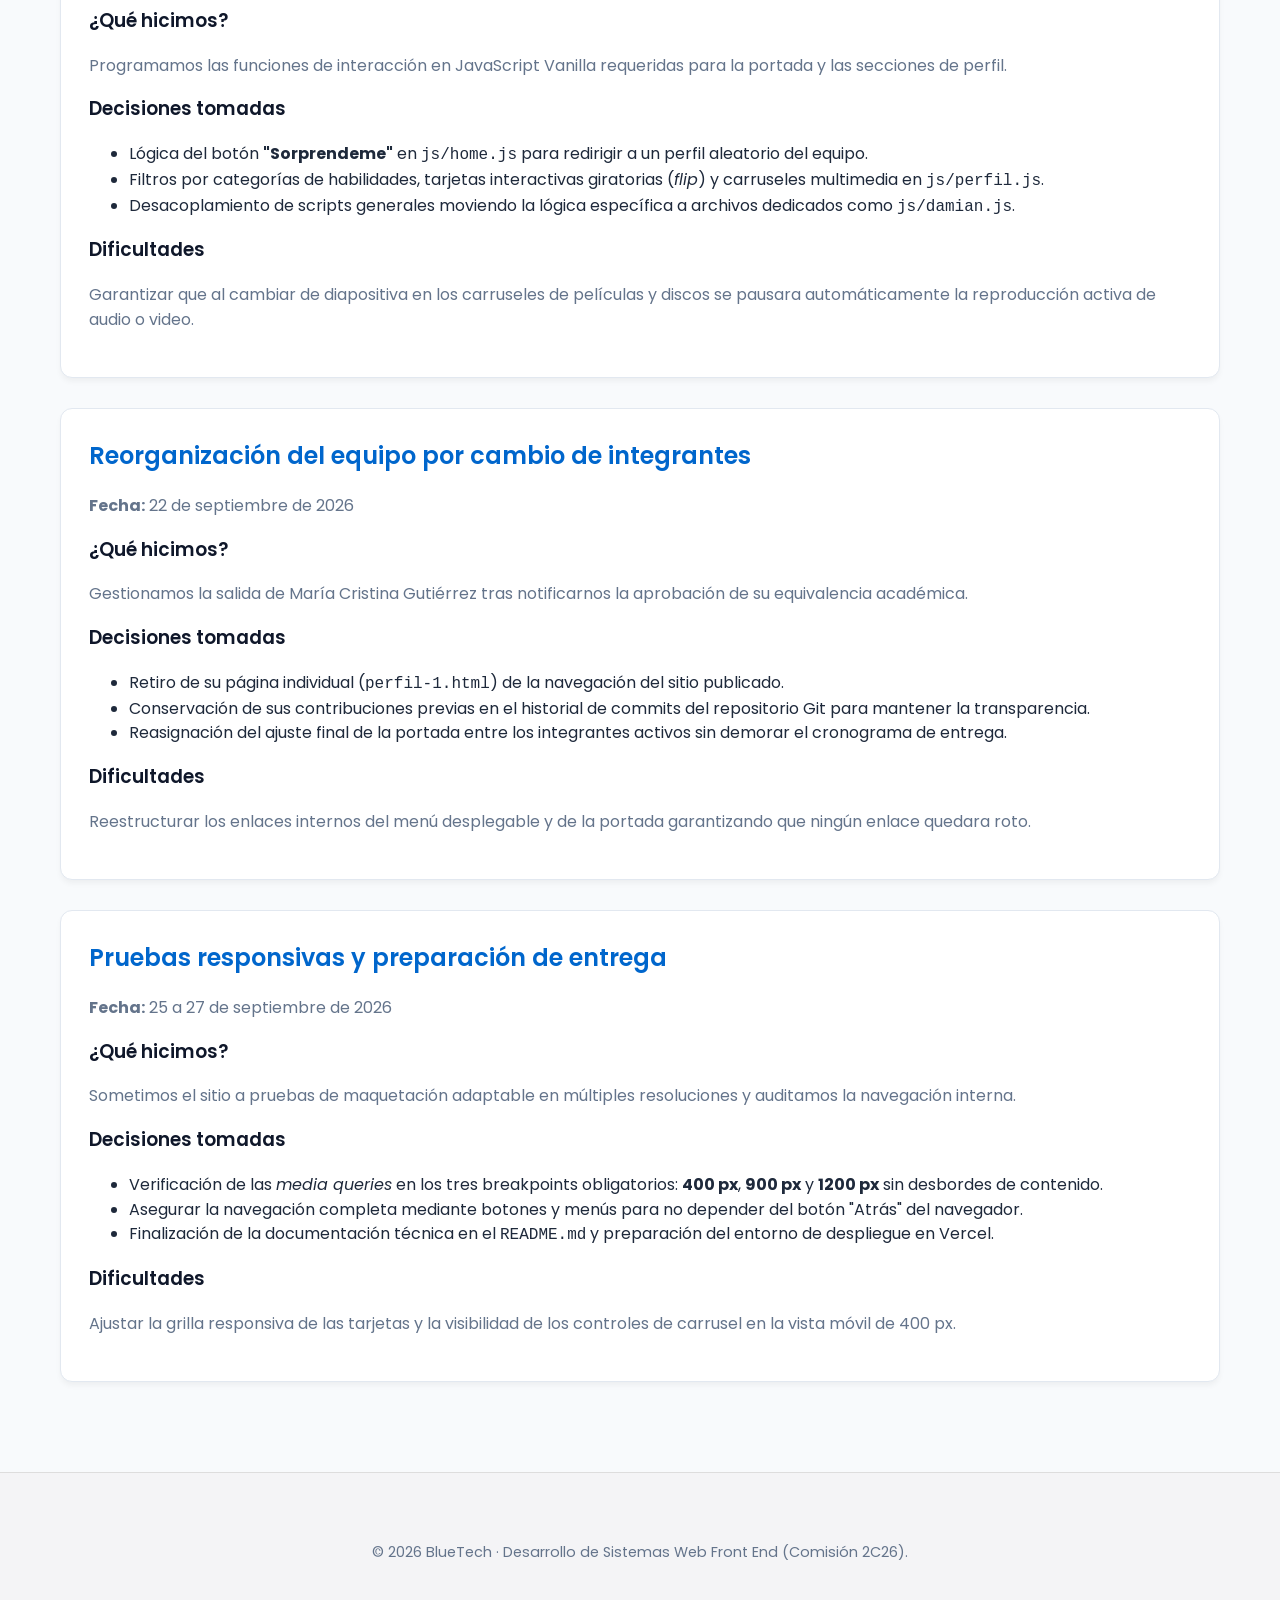
==== commit 03b71e24: "chore: mueve el <style> inline de bitacora.html a css/bitacora.css Saca el bloque <style> embebido y" ====
--- a/bitacora.html
+++ b/bitacora.html
@@ -12,63 +12,7 @@
     <link rel="stylesheet" href="css/style.css">
     <link rel="stylesheet" href="css/header-footer.css">
     <link rel="stylesheet" href="css/perfil.css">
-
-    <!-- Estilos contenedores con márgenes estandarizados -->
-    <style>
-        /* Contenedor estándar centrado con márgenes laterales */
-        .container {
-            max-width: 1200px;
-            margin: 0 auto;
-            padding: 0 20px;
-            width: 100%;
-            box-sizing: border-box;
-        }
-
-        body {
-            font-family: 'Poppins', sans-serif;
-            margin: 0;
-            padding: 0;
-            background-color: #f8fafc;
-            color: #1e293b;
-        }
-
-        /* Ajustes de espaciado para secciones principales */
-        main.container {
-            padding-top: 40px;
-            padding-bottom: 60px;
-        }
-
-        .presentacion-bitacora {
-            margin-bottom: 40px;
-            text-align: left;
-        }
-
-        .entrada-bitacora {
-            margin-bottom: 30px;
-        }
-
-        .tarjeta-bitacora {
-            background-color: #ffffff;
-            border: 1px solid #e2e8f0;
-            border-radius: 12px;
-            padding: 28px;
-            box-shadow: 0 4px 6px -1px rgba(0, 0, 0, 0.05);
-        }
-
-        .tarjeta-bitacora header h2 {
-            margin-top: 0;
-            color: #0066cc;
-        }
-
-        /* Pie de página centrado en el contenedor */
-        .footer-principal .container {
-            display: flex;
-            justify-content: center;
-            align-items: center;
-            padding-top: 20px;
-            padding-bottom: 20px;
-        }
-    </style>
+    <link rel="stylesheet" href="css/bitacora.css">
 </head>
 <body>
 
--- a/css/style.css
+++ b/css/style.css
@@ -4,183 +4,182 @@
    Variables de Diseño - Paleta y Tipografía (Ref: context.md)
    ========================================================================== */
 :root {
+  /* Tipografía */
   --font-family-base: 'Poppins', sans-serif;
   --line-height-base: 1.55;
 
-  --color-primary: #2563EB;
-  --color-secondary: #0F172A;
-
-  --color-background: #F1F5F9;
-  --color-surface: #FFFFFF;
-
-  --color-border: #E2E8F0;
-  --color-text-secondary: #64748B;
-
-  /* Compatibility aliases for existing code in other files */
-  --white: var(--color-surface);
-  --gray-dark: var(--color-secondary);
-  --gray-light: #f4f4f6;
-  --gray-border: var(--color-border);
-}
-
-* {
-  box-sizing: border-box;
-  margin: 0;
-  padding: 0;
-  font-family: var(--font-family-base);
-}
-
-body {
-    background-color: var(--white);
-    color: var(--gray-dark);
-    line-height: 1.6;
+  /* Paleta de Colores Principales */
+  --color-primary: #2563EB;       /* Acción primaria destacada (CTA) */
+  --color-secondary: #0F172A;     /* Botones secundarios, títulos y texto primario */
+  
+  /* Superficies y Fondos */
+  --color-background: #F1F5F9;    /* Fondo de pantalla general (Slate 100) */
+  --color-surface: #FFFFFF;       /* Tarjetas, inputs y superficies limpias */
+  
+  /* Bordes y Textos Accesorios */
+  --color-border: #E2E8F0;        /* Bordes y divisores finos (Slate 200) */
+  --color-text-secondary: #64748B; /* Textos secundarios, descripciones, placeholders */
 }
 
 /* ==========================================================================
-   Navegación Principal (Navbar)
+   Estilos Base Generales (Reseteo y Aplicación de variables)
    ========================================================================== */
-header {
-    background-color: var(--white);
-    border-bottom: 1px solid var(--gray-border);
-    position: sticky;
-    top: 0;
-    z-index: 1000;
+body {
+  font-family: var(--font-family-base);
+  line-height: var(--line-height-base);
+  background-color: var(--color-background);
+  color: var(--color-secondary); /* Texto primario */
+  margin: 0;
+  padding: 0;
+}
+
+/* Tipografía de Títulos (Poppins Semibold/Bold) */
+h1, h2, h3, h4, h5, h6 {
+  font-weight: 600;
+  color: var(--color-secondary);
+  margin-top: 0;
+}
+
+/* Textos de cuerpo y descripciones */
+p, .text-secondary {
+  color: var(--color-text-secondary);
+}
+
+/* ==========================================================================
+   Clases Estructurales Sugeridas
+   ========================================================================== */
+/* Tarjetas */
+.card {
+  background-color: var(--color-surface);
+  border: 1px solid var(--color-border);
+  border-radius: 12px; /* Ajustar según preferencia, redondeo moderno */
+  padding: 1.5rem;
+  /* El efecto 'elevation' ya se da por el contraste entre fondo y tarjeta, 
+     pero se puede agregar una sombra muy sutil si se desea: */
+  box-shadow: 0 1px 3px rgba(0, 0, 0, 0.05);
+}
+
+/* Divisores de secciones */
+.divider {
+  border: 0;
+  height: 1px;
+  background-color: var(--color-border);
+  margin: 2rem 0;
+}
+
+/* Botones Base */
+.btn {
+  font-family: var(--font-family-base);
+  font-weight: 600;
+  display: inline-flex;
+  align-items: center;
+  justify-content: center;
+  padding: 0.75rem 1.5rem;
+  border-radius: 8px;
+  cursor: pointer;
+  transition: all 0.2s ease-in-out;
+  border: none;
+}
+
+/* .fondo{
+
+} */
+
+
+.btn-primary {
+  background-color: var(--color-primary);
+  color: #FFFFFF;
+}
+
+.btn-primary:hover {
+  background-color: var(--color-secondary); /* Estado hover hacia azul/neutro oscuro */
+}
+
+.btn-secondary {
+  background-color: var(--color-surface);
+  color: var(--color-secondary);
+  border: 1px solid var(--color-border);
+}
+
+.btn-secondary:hover {
+  background-color: var(--color-border);
+}
+
+/* ==========================================================================
+   1. DISEÑO BASE: CELULAR (Pantallas normales de smartphones)
+   Rango: Desde 361px hasta 767px. 
+   Aquí va tu diseño estándar para móviles (1 columna, menús colapsados).
+   ========================================================================== */
+body {
+    font-size: 16px;
 }
 
 .navbar {
-    max-width: 1200px;
-    margin: 0 auto;
-    display: flex;
-    justify-content: space-between;
-    align-items: center;
-    padding: 1rem 2rem;
+    flex-direction: column; /* El menú se apila verticalmente en móviles */
+    gap: 15px;
 }
 
-.logo {
-    font-size: 1.5rem;
-    font-weight: bold;
-    color: var(--black);
+.hero-title {
+    font-size: 2.2rem;
 }
 
-.logo span {
-    color: var(--primary-blue);
+.features-grid {
+    grid-template-columns: 1fr; /* Una sola columna para tarjetas */
+    gap: 20px;
 }
 
-.nav-links {
-    display: flex;
-    list-style: none;
-    gap: 2rem;
+
+/* ==========================================================================
+   2. MEDIA QUERY: CELULAR MINIATURA / SMARTWATCHES
+   Rango: Pantallas de 360px o menos (ej. iPhone SE antiguo, relojes, pantallas mini)
+   ========================================================================== */
+@media screen and (max-width: 360px) {
+    body {
+        font-size: 14px; /* Reducimos texto general para evitar desbordes */
+        padding: 5px;
+    }
+
+    .hero-title {
+        font-size: 1.8rem; /* Títulos más pequeños */
+    }
+
+    .btn {
+        padding: 10px 15px;
+        width: 100%; /* Botones a lo ancho total para facilitar el clic */
+        text-align: center;
+    }
+
+    .navbar-brand {
+        font-size: 1.2rem;
+    }
 }
 
-.nav-links a {
-    text-decoration: none;
-    color: var(--gray-dark);
-    font-weight: 500;
-    transition: color 0.3s;
-}
-
-.nav-links a:hover {
-    color: var(--primary-blue);
-}
-
-.btn-header {
-    background-color: var(--black);
-    color: var(--white);
-    padding: 0.5rem 1.2rem;
-    border-radius: 4px;
-    text-decoration: none;
-    font-weight: 500;
-    transition: background-color 0.3s;
-}
-
-.btn-header:hover {
-    background-color: var(--primary-blue);
-}
 
 /* ==========================================================================
-   Sección Hero
+   3. MEDIA QUERY: ESCRITORIO / PANTALLAS GRANDES
+   Rango: Desde 768px en adelante (Tabletas en horizontal, Laptops y Monitores)
    ========================================================================== */
-.hero {
-    background: linear-gradient(135deg, var(--gray-light) 0%, var(--light-blue) 100%);
-    padding: 6rem 2rem;
-    text-align: center;
-}
+@media screen and (min-width: 768px) {
+    .navbar {
+        flex-direction: row; /* Menú horizontal clásico */
+        justify-content: space-between;
+    }
 
-.hero-content {
-    max-width: 800px;
-    margin: 0 auto;
-}
+    .hero-section {
+        padding: 80px 40px;
+        text-align: left; /* Alineación limpia a la izquierda */
+        display: flex;
+        align-items: center;
+        justify-content: space-between;
+    }
 
-.hero h1 {
-    font-size: 3rem;
-    color: var(--black);
-    margin-bottom: 1.5rem;
-    line-height: 1.2;
-}
+    .hero-title {
+        font-size: 3.5rem;
+        max-width: 600px;
+    }
 
-.hero p {
-    font-size: 1.2rem;
-    color: var(--gray-dark);
-    margin-bottom: 2rem;
-}
-
-.hero-buttons {
-    display: flex;
-    justify-content: center;
-    gap: 1rem;
-}
-
-.btn-primary {
-    background-color: var(--primary-blue);
-    color: var(--white);
-    padding: 0.8rem 2rem;
-    border-radius: 4px;
-    text-decoration: none;
-    font-weight: 600;
-    transition: background-color 0.3s;
-}
-
-.btn-primary:hover {
-    background-color: var(--dark-blue);
-}
-
-.btn-secondary {
-    background-color: transparent;
-    color: var(--black);
-    border: 2px solid var(--black);
-    padding: 0.8rem 2rem;
-    border-radius: 4px;
-    text-decoration: none;
-    font-weight: 600;
-    transition: all 0.3s;
-}
-
-.btn-secondary:hover {
-    background-color: var(--black);
-    color: var(--white);
-}
-
-/* ==========================================================================
-   Diseño Responsivo (Mobile First / Breakpoints)
-   ========================================================================== */
-@media (max-width: 768px) {
-    .navbar {
-        flex-direction: column;
-        gap: 1rem;
-    }
-    .nav-links {
-        gap: 1rem;
-        padding: 0;
-    }
-    .hero h1 {
-        font-size: 2.2rem;
-    }
-    .hero-buttons {
-        flex-direction: column;
-        gap: 1rem;
-    }
-    .btn-primary, .btn-secondary {
-        width: 100%;
-        text-align: center;
+    .features-grid {
+        grid-template-columns: repeat(3, 1fr); /* 3 Columnas puras de tarjetas */
+        gap: 30px;
     }
 }
--- a/css/header-footer.css
+++ b/css/header-footer.css
@@ -5,6 +5,8 @@
    ========================================================================== */
 :root {
     --primary-blue: #0066cc;
+    --dark-blue: #004499;
+    --light-blue: #e6f0fa;
     --white: #ffffff;
     --black: #111111;
     --gray-dark: #333333;
--- a/css/bitacora.css
+++ b/css/bitacora.css
@@ -0,0 +1,52 @@
+/* ==========================================================================
+   Estilos exclusivos de la bitacora (bitacora.html): el contenedor
+   centrado y las tarjetas de cada entrada.
+   El fondo, el color de texto y la tipografia del body ya vienen de
+   perfil.css (que esta pagina tambien carga), asi que no se repiten aca.
+   ========================================================================== */
+
+/* Contenedor estandar centrado con margenes laterales */
+.container {
+    max-width: 1200px;
+    margin: 0 auto;
+    padding: 0 20px;
+    width: 100%;
+    box-sizing: border-box;
+}
+
+/* Ajustes de espaciado para secciones principales */
+main.container {
+    padding-top: 40px;
+    padding-bottom: 60px;
+}
+
+.presentacion-bitacora {
+    margin-bottom: 40px;
+    text-align: left;
+}
+
+.entrada-bitacora {
+    margin-bottom: 30px;
+}
+
+.tarjeta-bitacora {
+    background-color: #ffffff;
+    border: 1px solid #e2e8f0;
+    border-radius: 12px;
+    padding: 28px;
+    box-shadow: 0 4px 6px -1px rgba(0, 0, 0, 0.05);
+}
+
+.tarjeta-bitacora header h2 {
+    margin-top: 0;
+    color: #0066cc;
+}
+
+/* Pie de pagina centrado en el contenedor */
+.footer-principal .container {
+    display: flex;
+    justify-content: center;
+    align-items: center;
+    padding-top: 20px;
+    padding-bottom: 20px;
+}
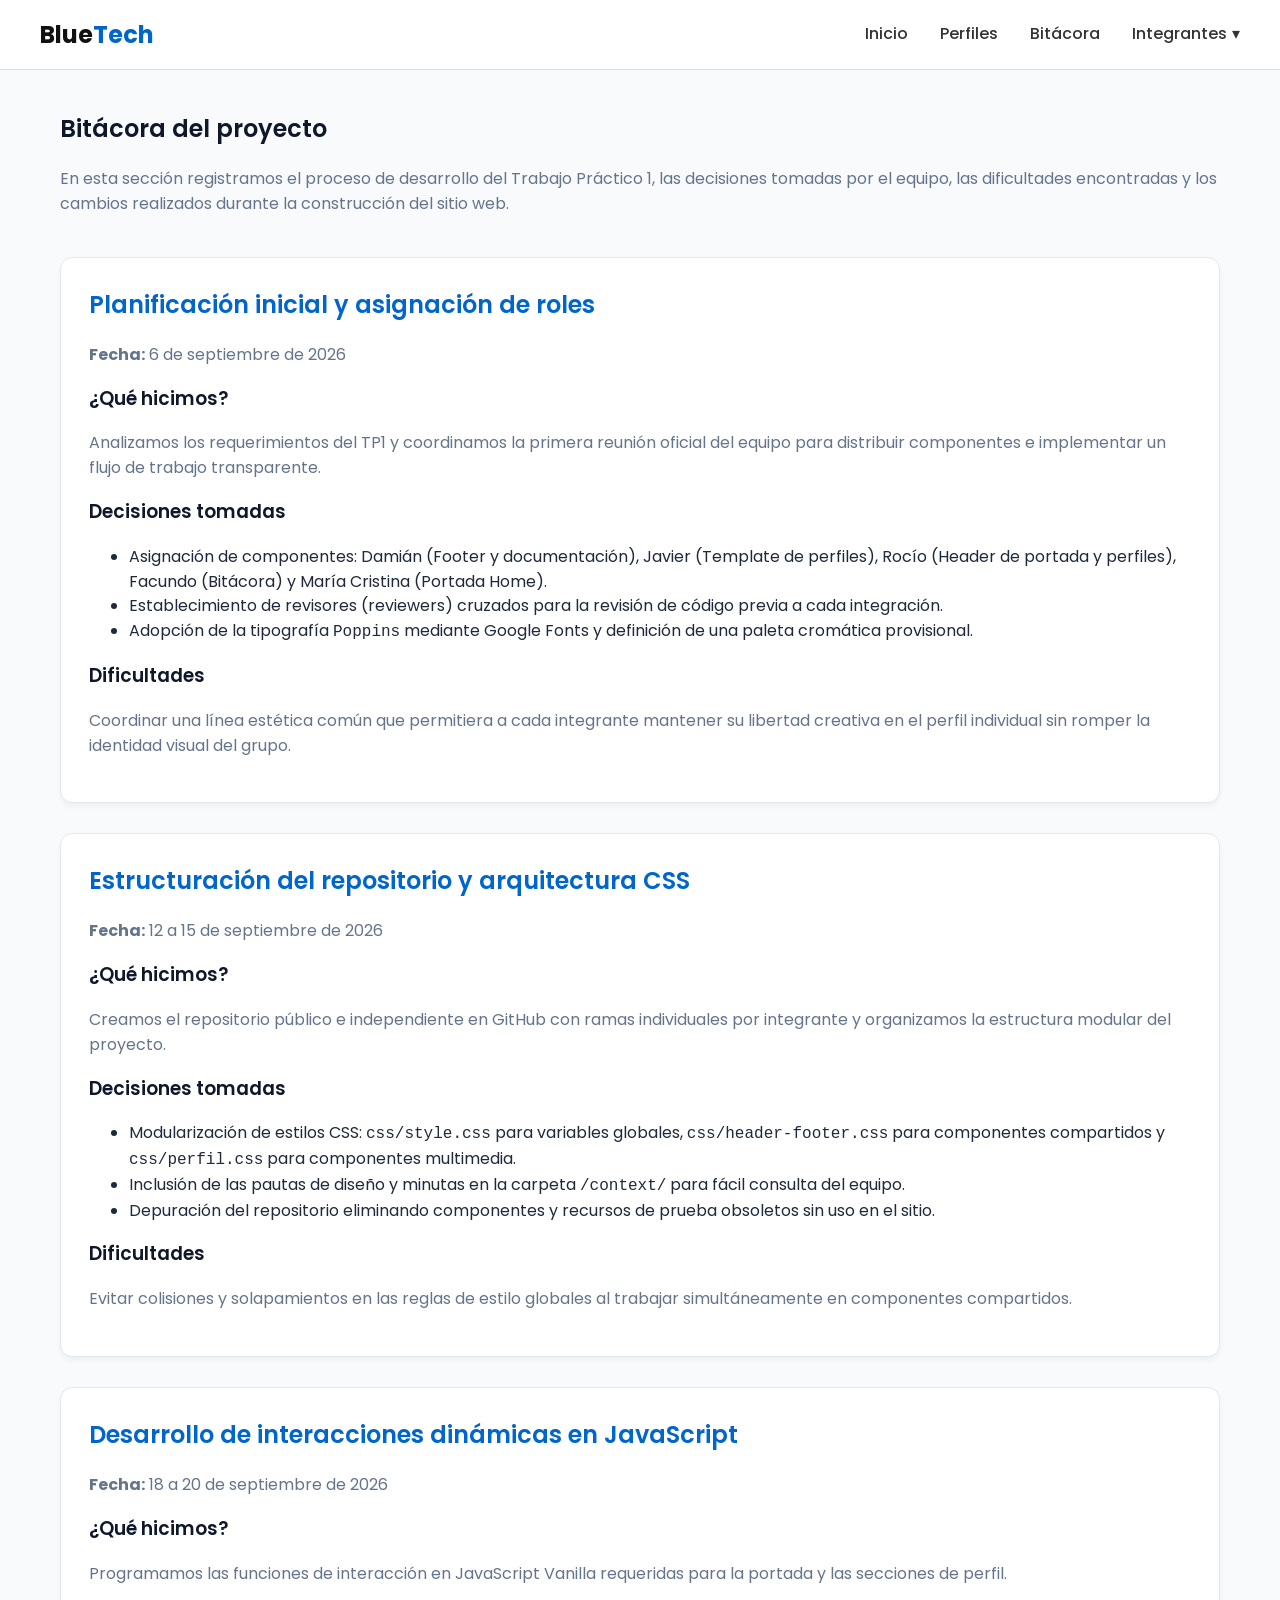
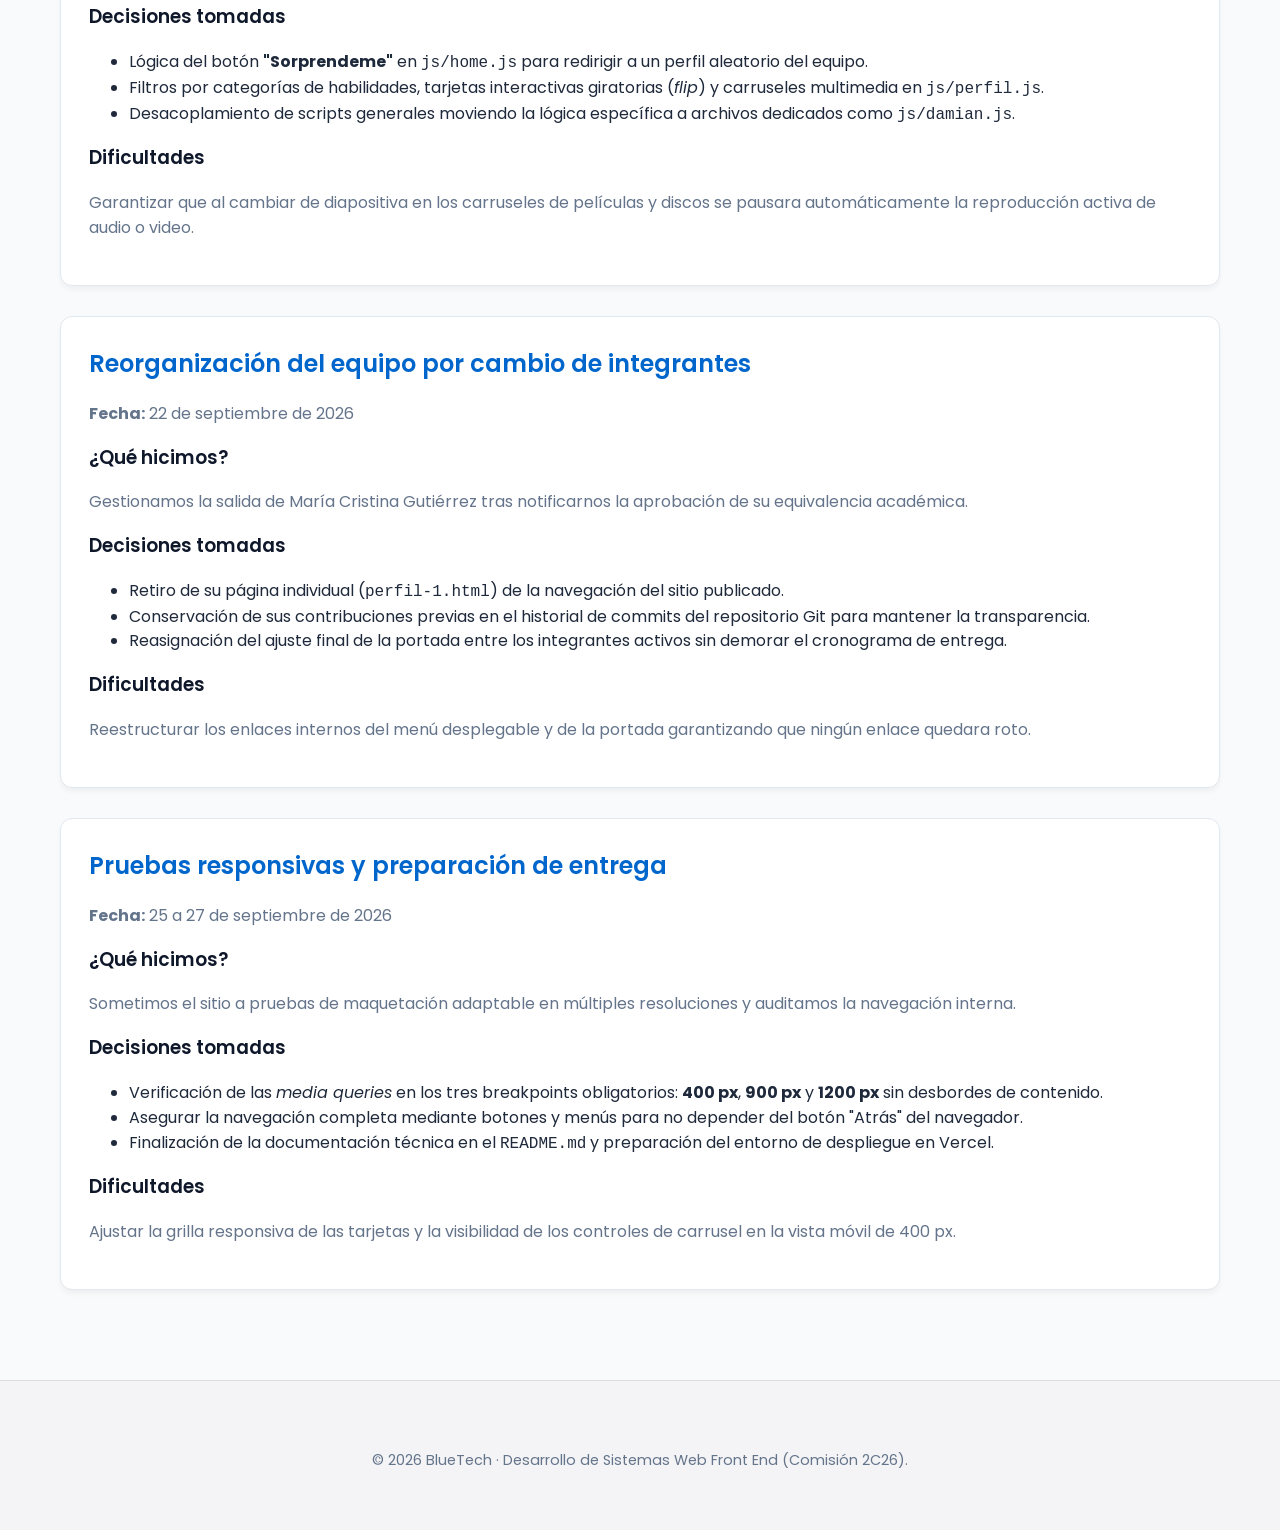
==== commit 364bf970: "feat: header unificado con dropdown de Integrantes en todas las paginas - bitacora.html usaba su pro" ====
--- a/bitacora.html
+++ b/bitacora.html
@@ -13,29 +13,30 @@
     <link rel="stylesheet" href="css/header-footer.css">
     <link rel="stylesheet" href="css/perfil.css">
     <link rel="stylesheet" href="css/bitacora.css">
+    <script src="js/nav.js" defer></script>
 </head>
 <body>
 
-    <!-- Encabezado y Navegación Principal -->
-    <header class="header-principal">
-        <nav class="nav-container container">
-            <div class="logo">
-                <a href="index.html"><strong>BlueTech</strong></a>
-            </div>
-            <ul class="nav-links">
-                <li><a href="index.html">Inicio</a></li>
-                <li><a href="bitacora.html" class="active">Bitácora</a></li>
-                <li class="dropdown">
-                    <a href="#">Integrantes ▾</a>
-                    <ul class="dropdown-menu">
-                        <li><a href="perfil-2.html">Javier López</a></li>
-                        <li><a href="perfil-3.html">Rocío Arenas</a></li>
-                        <li><a href="perfil-4.html">Facundo Sánchez</a></li>
-                        <li><a href="perfil-5.html">Damián Gorosito</a></li>
-                    </ul>
-                </li>
+    <header>
+      <nav class="navbar">
+        <div class="logo">Blue<span>Tech</span></div>
+        <ul class="nav-links">
+          <li><a href="index.html">Inicio</a></li>
+          <li><a href="index.html#perfiles">Perfiles</a></li>
+          <li><a href="bitacora.html">Bitácora</a></li>
+          <li class="dropdown">
+            <button type="button" class="dropdown-toggle" aria-haspopup="true" aria-expanded="false">
+              Integrantes <span class="dropdown-flecha" aria-hidden="true">&#9662;</span>
+            </button>
+            <ul class="dropdown-menu">
+              <li><a href="perfil-2.html">Javier López</a></li>
+              <li><a href="perfil-3.html">Rocío Arenas</a></li>
+              <li><a href="perfil-4.html">Facundo Sánchez</a></li>
+              <li><a href="perfil-5.html">Damián Gorosito</a></li>
             </ul>
-        </nav>
+          </li>
+        </ul>
+      </nav>
     </header>
 
     <!-- Contenido Principal dentro de un contenedor estándar -->
--- a/css/header-footer.css
+++ b/css/header-footer.css
@@ -67,6 +67,80 @@
     color: var(--primary-blue);
 }
 
+/* Dropdown "Integrantes" del menu, con JS en js/nav.js */
+.dropdown {
+    position: relative;
+}
+
+.dropdown-toggle {
+    display: inline-flex;
+    align-items: center;
+    gap: 0.3rem;
+    background: none;
+    border: 0;
+    padding: 0;
+    font: inherit;
+    color: var(--gray-dark);
+    font-weight: 500;
+    cursor: pointer;
+    transition: color 0.3s;
+}
+
+.dropdown-toggle:hover,
+.dropdown.abierto .dropdown-toggle {
+    color: var(--primary-blue);
+}
+
+.dropdown-toggle .dropdown-flecha {
+    display: inline-block;
+    transition: transform 0.2s ease;
+}
+
+.dropdown.abierto .dropdown-flecha {
+    transform: rotate(180deg);
+}
+
+.dropdown-menu {
+    position: absolute;
+    top: 100%;
+    left: 50%;
+    transform: translateX(-50%);
+    z-index: 1100;
+    margin-top: 0.6rem;
+    min-width: 180px;
+    max-width: min(220px, calc(100vw - 2rem));
+    box-sizing: border-box;
+    background-color: var(--white);
+    border: 1px solid var(--gray-border);
+    border-radius: 8px;
+    box-shadow: 0 10px 25px rgba(0, 0, 0, 0.1);
+    list-style: none;
+    padding: 0.5rem 0;
+    display: none;
+}
+
+.dropdown.abierto .dropdown-menu {
+    display: block;
+}
+
+.dropdown-menu li {
+    display: block;
+}
+
+.dropdown-menu a {
+    display: block;
+    padding: 0.55rem 1.1rem;
+    color: var(--gray-dark);
+    text-decoration: none;
+    font-weight: 500;
+    white-space: nowrap;
+}
+
+.dropdown-menu a:hover {
+    background-color: var(--gray-light);
+    color: var(--primary-blue);
+}
+
 
 body > footer {
     background-color: var(--gray-light);
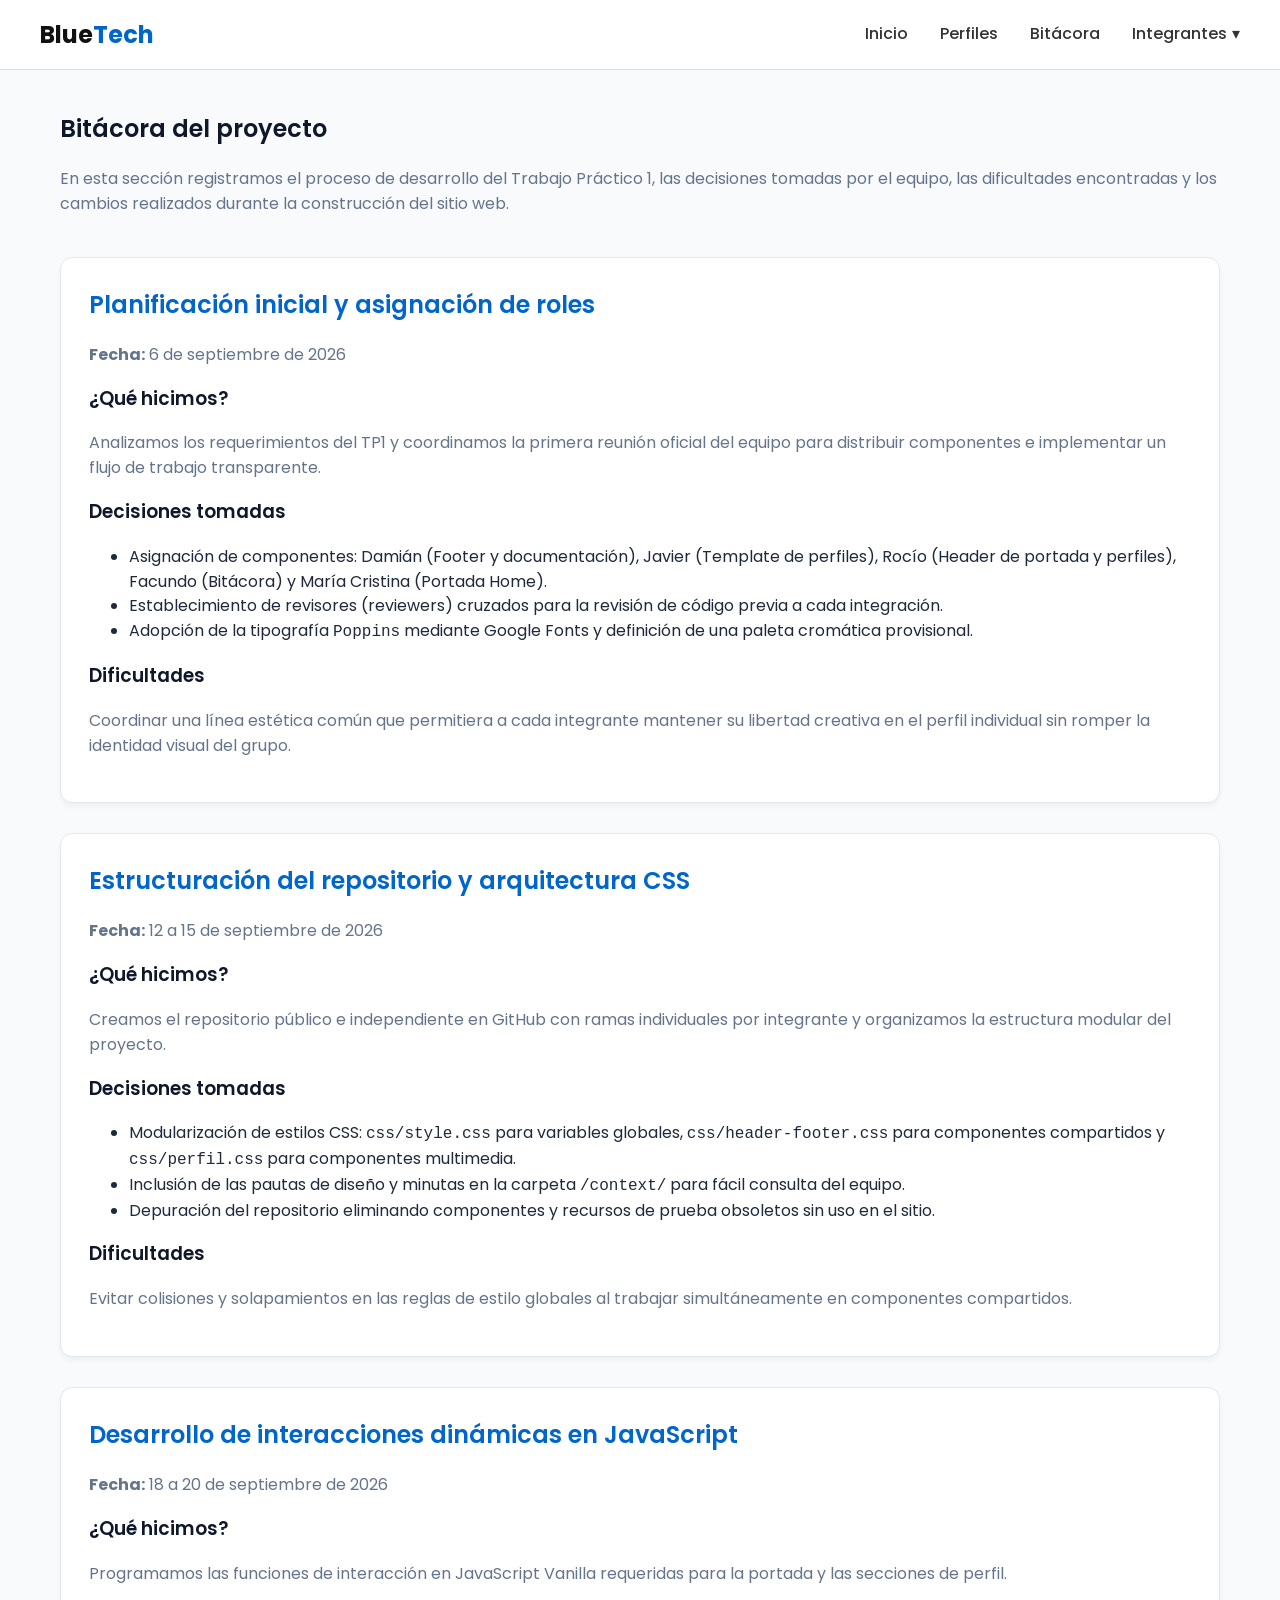
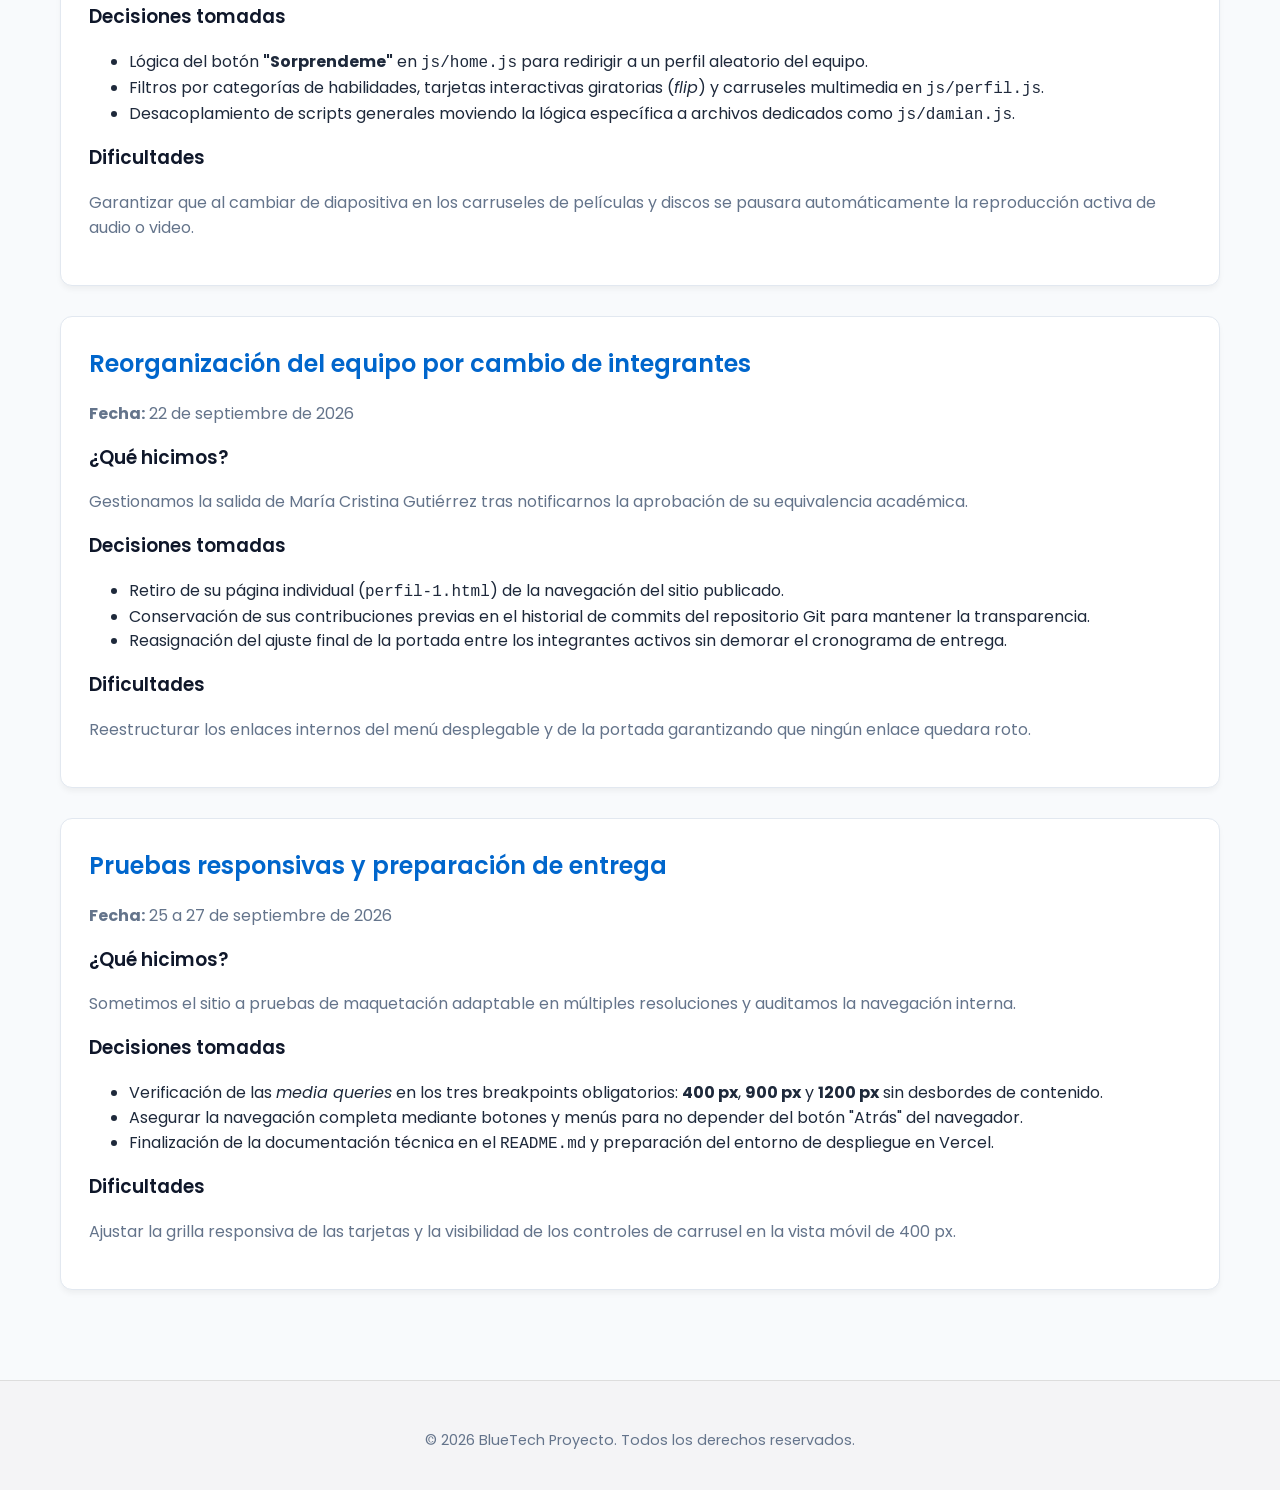
==== commit 7853f914: "chore: unifica el main y el footer de bitacora.html con el resto del sitio Sacaba clases propias (ma" ====
--- a/bitacora.html
+++ b/bitacora.html
@@ -39,8 +39,7 @@
       </nav>
     </header>
 
-    <!-- Contenido Principal dentro de un contenedor estándar -->
-    <main class="container">
+    <main>
 
         <!-- Presentación de la Bitácora -->
         <section class="presentacion-bitacora">
@@ -186,11 +185,8 @@
 
     </main>
 
-    <!-- Pie de página -->
-    <footer class="footer-principal">
-        <div class="container">
-            <p>&copy; 2026 BlueTech · Desarrollo de Sistemas Web Front End (Comisión 2C26).</p>
-        </div>
+    <footer>
+      <p>&copy; 2026 BlueTech Proyecto. Todos los derechos reservados.</p>
     </footer>
 
 </body>
--- a/css/bitacora.css
+++ b/css/bitacora.css
@@ -1,21 +1,22 @@
 /* ==========================================================================
-   Estilos exclusivos de la bitacora (bitacora.html): el contenedor
-   centrado y las tarjetas de cada entrada.
+   Estilos exclusivos de la bitacora (bitacora.html): el ancho maximo del
+   contenido y las tarjetas de cada entrada.
    El fondo, el color de texto y la tipografia del body ya vienen de
    perfil.css (que esta pagina tambien carga), asi que no se repiten aca.
    ========================================================================== */
 
-/* Contenedor estandar centrado con margenes laterales */
-.container {
+/* Ancho maximo centrado, igual en la presentacion y en cada entrada */
+.presentacion-bitacora,
+.entrada-bitacora {
     max-width: 1200px;
-    margin: 0 auto;
-    padding: 0 20px;
-    width: 100%;
+    margin-left: auto;
+    margin-right: auto;
+    padding-left: 20px;
+    padding-right: 20px;
     box-sizing: border-box;
 }
 
-/* Ajustes de espaciado para secciones principales */
-main.container {
+main {
     padding-top: 40px;
     padding-bottom: 60px;
 }
@@ -41,12 +42,3 @@
     margin-top: 0;
     color: #0066cc;
 }
-
-/* Pie de pagina centrado en el contenedor */
-.footer-principal .container {
-    display: flex;
-    justify-content: center;
-    align-items: center;
-    padding-top: 20px;
-    padding-bottom: 20px;
-}
